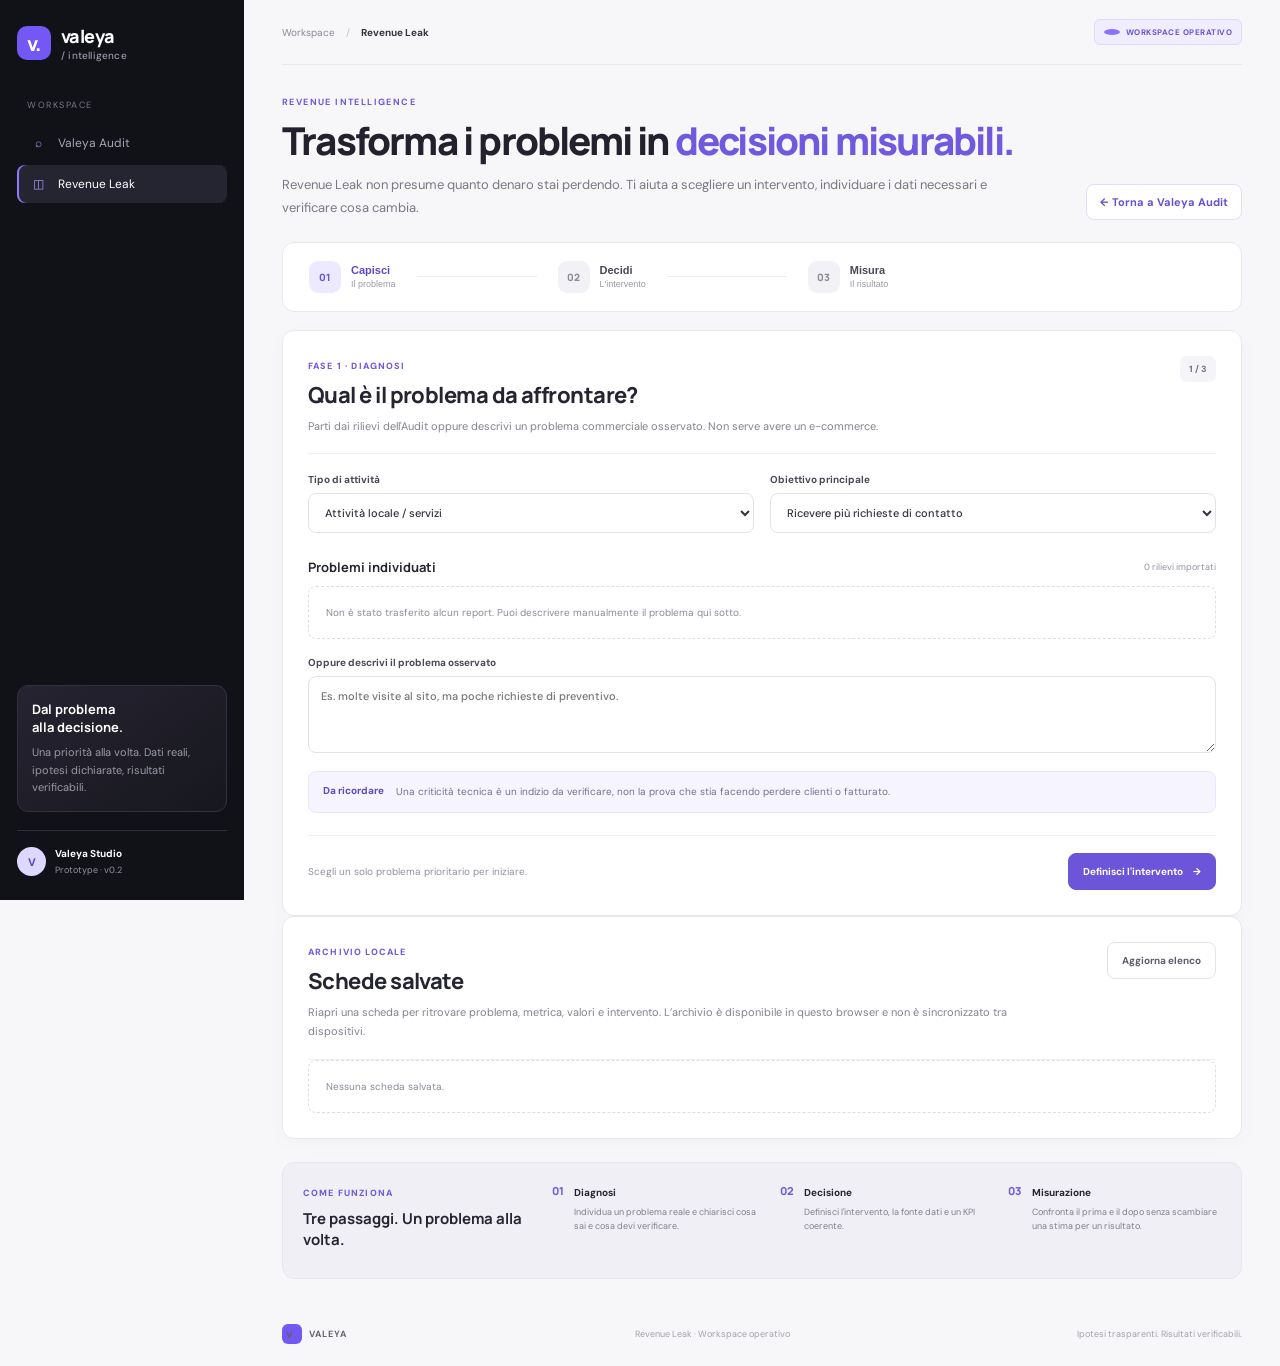
==== revenue-leak.html @ d9a7c9e9 "Add contextual measurement fields and saved-plan archive" ====
<!doctype html>
<html lang="it">
<head>
<meta charset="utf-8"><meta name="viewport" content="width=device-width,initial-scale=1"><meta name="theme-color" content="#111218">
<meta name="description" content="Valeya Revenue Leak collega criticità del sito, decisioni operative e KPI misurabili per attività locali e aziende.">
<link rel="canonical" href="https://audit.valeyastudio.it/revenue-leak.html">
<title>Revenue Leak | Valeya Intelligence</title>
<link rel="preconnect" href="https://fonts.googleapis.com"><link href="https://fonts.googleapis.com/css2?family=DM+Sans:wght@400;500;600;700&family=Manrope:wght@400;500;600;700;800&display=swap" rel="stylesheet"><link rel="stylesheet" href="./styles.css?v=0.3">
</head>
<body class="rl-clean">
<aside class="sidebar">
<a class="brand" href="https://valeyastudio.it" aria-label="Valeya Studio"><span class="mark">v.</span><span>valeya<small>/ intelligence</small></span></a>
<p class="nav-label">WORKSPACE</p>
<nav aria-label="Navigazione principale">
<a class="nav" href="https://audit.valeyastudio.it/#audit"><span class="nav-icon">⌕</span><span>Valeya Audit</span></a>
<a class="nav active" href="#workspace"><span class="nav-icon">◫</span><span>Revenue Leak</span></a>
</nav>
<div class="sidebar-bottom"><div class="side-card"><h3>Dal problema<br>alla decisione.</h3><p>Una priorità alla volta. Dati reali, ipotesi dichiarate, risultati verificabili.</p></div><div class="account"><div class="avatar">V</div><div><strong>Valeya Studio</strong><small>Prototype · v0.2</small></div></div></div>
</aside>
<main id="workspace" class="rl-main">
<header class="topbar"><span>Workspace <i>/</i> <strong>Revenue Leak</strong></span><span class="demo"><i></i> WORKSPACE OPERATIVO</span></header>
<section class="rl-hero"><div><div class="eyebrow">REVENUE INTELLIGENCE</div><h1>Trasforma i problemi in <em>decisioni misurabili.</em></h1><p>Revenue Leak non presume quanto denaro stai perdendo. Ti aiuta a scegliere un intervento, individuare i dati necessari e verificare cosa cambia.</p></div><a class="rl-audit-link" href="https://audit.valeyastudio.it/">← Torna a Valeya Audit</a></section>
<section class="rl-stepper" aria-label="Fasi del lavoro">
<button type="button" class="rl-step active" data-step="1"><span>01</span><span><strong>Capisci</strong><small>Il problema</small></span></button>
<div class="rl-step-line"></div><button type="button" class="rl-step" data-step="2"><span>02</span><span><strong>Decidi</strong><small>L'intervento</small></span></button>
<div class="rl-step-line"></div><button type="button" class="rl-step" data-step="3"><span>03</span><span><strong>Misura</strong><small>Il risultato</small></span></button>
</section>
<section id="rl-audit-source" class="rl-audit-source" hidden>
<div class="rl-source-top"><div><span class="rl-kicker">REPORT COLLEGATO</span><h2 id="rl-audit-title">Risultati da Valeya Audit</h2><p id="rl-audit-url"></p></div><button type="button" class="rl-text-button" id="rl-remove-audit">Rimuovi report</button></div>
<div id="rl-audit-scores" class="rl-audit-scores"></div>
<p class="rl-muted">I punteggi descrivono controlli tecnici. Non dimostrano da soli una perdita economica.</p>
</section>
<div class="rl-workspace">
<section class="rl-panel rl-panel-step active" data-panel="1">
<div class="rl-panel-head"><div><span class="rl-kicker">FASE 1 · DIAGNOSI</span><h2>Qual è il problema da affrontare?</h2><p>Parti dai rilievi dell'Audit oppure descrivi un problema commerciale osservato. Non serve avere un e-commerce.</p></div><span class="rl-panel-count">1 / 3</span></div>
<div class="rl-form-grid">
<label class="rl-field">Tipo di attività<select id="rl-business"><option value="local">Attività locale / servizi</option><option value="professional">Studio professionale</option><option value="b2b">Azienda B2B</option><option value="ecommerce">E-commerce</option><option value="other">Altro</option></select></label>
<label class="rl-field">Obiettivo principale<select id="rl-goal"><option value="leads">Ricevere più richieste di contatto</option><option value="calls">Ricevere più telefonate</option><option value="booking">Ottenere più prenotazioni</option><option value="quotes">Ricevere più richieste di preventivo</option><option value="sales">Aumentare gli acquisti online</option><option value="seo">Aumentare il traffico organico qualificato</option></select></label>
</div>
<div class="rl-subhead"><h3>Problemi individuati</h3><span id="rl-issue-count" class="rl-count">0 rilievi importati</span></div>
<div id="rl-issue-list" class="rl-issue-list"><div class="rl-empty">Non è stato trasferito alcun report. Puoi descrivere manualmente il problema qui sotto.</div></div>
<label class="rl-field rl-manual-field">Oppure descrivi il problema osservato<textarea id="rl-manual-issue" rows="3" placeholder="Es. molte visite al sito, ma poche richieste di preventivo."></textarea></label>
<div class="rl-note"><strong>Da ricordare</strong><span>Una criticità tecnica è un indizio da verificare, non la prova che stia facendo perdere clienti o fatturato.</span></div>
<div class="rl-actions"><span class="rl-muted">Scegli un solo problema prioritario per iniziare.</span><button type="button" class="rl-primary" id="rl-to-plan">Definisci l'intervento <span>→</span></button></div>
</section>
<section class="rl-panel rl-panel-step" data-panel="2" hidden>
<div class="rl-panel-head"><div><span class="rl-kicker">FASE 2 · DECISIONE</span><h2>Che cosa farai, concretamente?</h2><p>Collega il problema a un'azione, a una fonte dati e a una metrica utile. Le raccomandazioni sono ipotesi da validare.</p></div><span class="rl-panel-count">2 / 3</span></div>
<div id="rl-selected-problem" class="rl-selected-problem"></div>
<div class="rl-plan-grid">
<label class="rl-field">Intervento da eseguire<textarea id="rl-action" rows="3" placeholder="Es. rendere visibile il pulsante Chiama nella versione mobile."></textarea><small>Scrivi un'attività specifica che possa essere completata e verificata.</small></label>
<label class="rl-field">Dato da controllare<select id="rl-source"><option value="analytics">Analytics / visite e percorsi</option><option value="leads">Modulo contatti / richieste ricevute</option><option value="calls">Chiamate tracciate</option><option value="booking">Prenotazioni o appuntamenti</option><option value="search">Google Search Console</option><option value="crm">CRM / preventivi / nuovi clienti</option><option value="manual">Test manuale / osservazione</option><option value="sales">Ordini e ricavi</option></select><small>Usa una fonte accessibile e coerente con il problema.</small></label>
<label class="rl-field">KPI da monitorare<select id="rl-kpi"><option value="leads">Numero di richieste valide</option><option value="lead_rate">Tasso di conversione visita → richiesta</option><option value="calls">Telefonate provenienti dal sito</option><option value="bookings">Prenotazioni completate</option><option value="quotes">Preventivi richiesti</option><option value="organic">Clic organici pertinenti</option><option value="task">Completamento del percorso / task</option><option value="revenue">Ricavi attribuibili al canale</option><option value="technical">Metrica tecnica pertinente (es. LCP)</option></select></label>
<label class="rl-field">Quando controllerai il risultato?<select id="rl-window"><option value="7">Dopo 7 giorni</option><option value="14" selected>Dopo 14 giorni</option><option value="28">Dopo 28 giorni</option><option value="custom">Quando avrò raccolto dati sufficienti</option></select></label>
</div>
<div class="rl-note"><strong>Regola di qualità</strong><span>Registra il valore iniziale prima di modificare il sito. Confronta periodi comparabili e annota altri cambiamenti che potrebbero influenzare il risultato.</span></div>
<div class="rl-actions"><button type="button" class="rl-secondary" data-back="1">← Torna alla diagnosi</button><button type="button" class="rl-primary" id="rl-to-measure">Prepara la misurazione <span>→</span></button></div>
</section>
<section class="rl-panel rl-panel-step" data-panel="3" hidden>
<div class="rl-panel-head"><div><span class="rl-kicker">FASE 3 · MISURAZIONE</span><h2>Registra i dati, non le supposizioni.</h2><p>Inserisci la stessa metrica prima e dopo l'intervento. Se non hai ancora il dato, lascia il campo vuoto e rilevalo prima di procedere.</p></div><span class="rl-panel-count">3 / 3</span></div>
<div id="rl-measure-summary" class="rl-measure-summary"></div>
<div class="rl-measure-grid">
<label class="rl-field">Periodo del valore iniziale<input id="rl-before-period" type="text" placeholder="Es. 1–30 ottobre"><small>Indica il periodo esatto a cui si riferisce il dato.</small></label>
<label class="rl-field">Obiettivo numerico<input id="rl-target" type="number" step="any" placeholder="Es. 18"><small>Risultato che vuoi raggiungere, distinto dal risultato reale.</small></label>
<label class="rl-field">Valore iniziale<input id="rl-before" type="number" step="any" placeholder="Es. 12"><small id="rl-before-help">Valore della metrica prima dell'intervento.</small></label>
<label class="rl-field">Periodo del risultato osservato<input id="rl-after-period" type="text" placeholder="Es. 1–30 novembre"><small>Usa un periodo comparabile con quello iniziale.</small></label>
<label class="rl-field">Valore osservato dopo l'intervento<input id="rl-after" type="number" step="any" placeholder="Da compilare dopo il test"><small id="rl-after-help">Inserisci il dato reale, non l'obiettivo.</small></label>
<label class="rl-field">Data prevista di verifica<input id="rl-review-date" type="date"><small>Per ricordare quando tornare a misurare il risultato.</small></label>
</div>
<div class="rl-result" id="rl-result" aria-live="polite"><span class="rl-result-icon">↗</span><div><strong>Risultato non ancora disponibile</strong><p>Inserisci entrambi i valori per calcolare la variazione osservata.</p></div></div>
<label class="rl-field">Note sul risultato<textarea id="rl-notes" rows="3" placeholder="Es. nello stesso periodo è partita una campagna pubblicitaria."></textarea></label>
<div class="rl-note rl-note-warning"><strong>Attenzione all'interpretazione</strong><span>Una variazione prima/dopo non dimostra da sola che l'intervento l'abbia causata. Considera stagionalità, campagne, volume di traffico e altri fattori.</span></div>
<div class="rl-actions"><button type="button" class="rl-secondary" data-back="2">← Torna al piano</button><div class="rl-action-right"><button type="button" class="rl-secondary" id="rl-export">Esporta scheda</button><button type="button" class="rl-primary" id="rl-save">Salva scheda <span>✓</span></button></div></div>
<div id="rl-saved" class="rl-saved" hidden role="status">Scheda salvata in questo browser. È disponibile nell’elenco delle schede salvate.</div>
</section>
</div>
<section class="rl-panel rl-saved-plans" id="rl-saved-plans-panel"><div class="rl-panel-head"><div><span class="rl-kicker">ARCHIVIO LOCALE</span><h2>Schede salvate</h2><p>Riapri una scheda per ritrovare problema, metrica, valori e intervento. L’archivio è disponibile in questo browser e non è sincronizzato tra dispositivi.</p></div><button type="button" class="rl-secondary" id="rl-refresh-plans">Aggiorna elenco</button></div><div id="rl-saved-plans-list" class="rl-saved-plans-list"><div class="rl-empty">Nessuna scheda salvata.</div></div></section>
<section class="rl-bottom-info"><div><span class="rl-kicker">COME FUNZIONA</span><h2>Tre passaggi. Un problema alla volta.</h2></div><div class="rl-mini-step"><b>01</b><div><strong>Diagnosi</strong><p>Individua un problema reale e chiarisci cosa sai e cosa devi verificare.</p></div></div><div class="rl-mini-step"><b>02</b><div><strong>Decisione</strong><p>Definisci l'intervento, la fonte dati e un KPI coerente.</p></div></div><div class="rl-mini-step"><b>03</b><div><strong>Misurazione</strong><p>Confronta il prima e il dopo senza scambiare una stima per un risultato.</p></div></div></section>
<footer class="pagefoot"><strong><span class="mark">v.</span> VALEYA</strong><span>Revenue Leak · Workspace operativo</span><span>Ipotesi trasparenti. Risultati verificabili.</span></footer>
</main>
<script src="./app.js?v=0.3" defer></script>
</body></html>
---- styles.css ----
:root{--bg:#f5f5f7;--ink:#191a22;--muted:#898a96;--line:#e9e9ef;--purple:#7358f5;--font:'DM Sans',sans-serif;--display:'Manrope',sans-serif}*{box-sizing:border-box}html{scroll-behavior:smooth}body{margin:0;background:var(--bg);color:var(--ink);font:13px var(--font);-webkit-font-smoothing:antialiased}.sidebar{position:fixed;inset:0 auto 0 0;width:238px;background:#111218;color:#fff;padding:25px 16px;display:flex;flex-direction:column;z-index:2}.brand{display:flex;align-items:center;gap:10px;color:white;text-decoration:none;font:800 18px var(--display);letter-spacing:-.7px}.brand small{font:500 10px var(--font);color:#9899a7;letter-spacing:0}.mark{display:grid;place-items:center;width:31px;height:31px;background:var(--purple);border-radius:9px;font:800 19px var(--display)}.workspace{display:flex;align-items:center;gap:8px;border:1px solid #30313b;border-radius:9px;padding:12px;margin:34px 0 27px;color:#d5d5de;font-size:11px}.workspace i,.demo i{width:6px;height:6px;background:#8973ff;border-radius:50%}.workspace span{margin-left:auto;color:#888}.nav-label{font-size:9px;letter-spacing:1.5px;color:#777987;padding-left:10px}.nav{display:block;text-decoration:none;color:#a7a8b6;padding:13px 11px;border-radius:8px;margin:2px 0}.nav.active,.nav:hover{background:#252431;color:white;box-shadow:inset 2px 0 #8d7aff}.nav b{float:right;background:#393348;color:#c6baff;padding:3px 7px;border-radius:5px;font-size:9px}.sidebar-bottom{margin-top:auto}.side-card{background:linear-gradient(145deg,#252332,#181920);border:1px solid #34313f;border-radius:11px;padding:16px;margin-bottom:18px}.side-card>span{display:grid;place-items:center;background:#352c55;color:#c4b7ff;width:29px;height:29px;border-radius:8px;font-size:17px}.side-card h3{font:700 13px/1.5 var(--display)}.side-card p{color:#999aa7;font-size:10px;line-height:1.7}.account{border-top:1px solid #2e2e38;padding-top:16px;display:flex;gap:9px;align-items:center}.avatar{display:grid;place-items:center;background:#ded7ff;color:#5941c4;border-radius:50%;width:29px;height:29px;font-weight:700;font-size:11px}.account strong,.account small{display:block}.account strong{font-size:10px}.account small{font-size:9px;color:#9293a1;margin-top:4px}main{margin-left:238px;padding:0 38px;max-width:1700px}.topbar{height:67px;border-bottom:1px solid #e6e6ed;display:flex;justify-content:space-between;align-items:center;color:#888a96;font-size:10px}.topbar>span strong{color:#33343d}.topbar>span i{font-style:normal;padding:0 8px;color:#c1c2cc}.topbar>div{display:flex;align-items:center;gap:12px}.demo{display:flex;align-items:center;gap:6px;border:1px solid #e1dafb;background:#f0edff;color:#6851da;padding:7px 9px;border-radius:6px;font-size:8px;font-weight:700;letter-spacing:.5px}.hero{display:flex;justify-content:space-between;align-items:flex-end;gap:20px;padding:37px 0 26px}.eyebrow{display:flex;align-items:center;gap:8px;color:#6e57df;font-size:9px;font-weight:700;letter-spacing:1.4px}.eyebrow i{width:18px;height:2px;background:var(--purple)}h1{font:800 clamp(30px,3.2vw,43px)/1.13 var(--display);letter-spacing:-2px;margin:14px 0 10px}h1 em{font-style:normal;color:var(--purple)}.hero p{color:#7f808c;font-size:11px;line-height:1.7;margin:0}.hero button,.update{border:0;background:var(--purple);color:#fff;padding:12px 15px;border-radius:8px;font:600 10px var(--font);cursor:pointer;white-space:nowrap;transition:.2s}.hero button:hover,.update:hover{background:#5c42d9;transform:translateY(-1px)}.metrics{display:grid;grid-template-columns:repeat(4,minmax(0,1fr));gap:13px}.metric,.panel{background:white;border:1px solid var(--line);border-radius:11px}.metric{padding:16px;min-height:154px;overflow:hidden}.metric label{display:flex;justify-content:space-between;align-items:center;color:#767784;font-size:10px}.metric label span{display:grid;place-items:center;border:1px solid #eeeef2;border-radius:6px;width:25px;height:25px;color:#8673e9;font-size:14px}.metric>strong{display:block;font:700 clamp(21px,2vw,28px) var(--display);letter-spacing:-1px;margin:13px 0 10px;white-space:nowrap}.metric>small{font-size:8px;letter-spacing:.2px;color:#9b9ca7}.spark{height:25px;margin-top:10px}.spark svg{width:100%;height:100%}.spark path{fill:none;stroke:#8975ff;stroke-width:2}.bar{height:5px;background:#eeeafd;border-radius:6px;margin:17px 0 7px}.bar i{display:block;width:36%;height:100%;background:var(--purple);border-radius:6px}.metric .faint{font-size:8px;letter-spacing:0}.bars{display:flex;align-items:flex-end;gap:5px;height:28px;margin-top:14px}.bars i{flex:1;background:#d8d0ff;height:50%;border-radius:3px 3px 0 0}.bars i:nth-child(3n){height:85%;background:#a493ff}.bars i:nth-child(2n){height:65%}.featured{background:#f0edff;border-color:#e2dafb}.featured label span{background:#e4ddff;border-color:#ddd4ff}.featured>strong{color:#6149dc}.featured>p{font-size:8px;color:#7564c4;margin-top:13px}.columns{display:grid;grid-template-columns:minmax(0,1.45fr) minmax(300px,.9fr);gap:14px;margin-top:15px;align-items:stretch}.panel{padding:20px}.panel header{display:flex;justify-content:space-between;gap:12px;align-items:flex-start}.panel header>div>small,.insight small,.method>small{font-size:8px;letter-spacing:1.3px;font-weight:700;color:#898a96}.panel h2,.insight h2{font:700 16px var(--display);letter-spacing:-.4px;margin:7px 0 5px}.panel header p{/*font-size:10px;*/font-size:11px;color:#9697a2;margin:0}.count{font-size:9px;background:#f0edff;color:#6f57df;padding:6px 8px;border-radius:5px}.opportunity{display:flex;align-items:flex-start;gap:11px;border-top:1px solid #f0f0f4;padding:16px 0}.opportunity:first-of-type{margin-top:17px}.opicon{display:grid;place-items:center;flex:0 0 33px;height:33px;border-radius:8px;font-size:17px}.violet{background:#f0edff;color:#765cf3}.blue{background:#e9f4ff;color:#3985d4}.orange{background:#fff1e5;color:#dc883a}.opcopy{flex:1;min-width:0}.opcopy>strong{font-size:10px;line-height:1.7}.high{font-size:7px;letter-spacing:.3px;background:#e6f7ee;color:#20845e;padding:4px 5px;border-radius:4px;margin-left:4px;white-space:nowrap}.opcopy p{/*font-size:9px;*/font-size:11px;color:#898b97;margin:5px 0 9px;line-height:1.5}.opcopy small{font-size:8px;color:#a0a1ab}.opvalue{font:700 12px var(--display);white-space:nowrap;text-align:right;padding-top:3px}.opvalue small{display:block;font:400 9px var(--font);color:#9a9ba6;margin-top:5px}.panel>footer{border-top:1px solid #eeeef3;padding-top:12px;color:#999aa5;font-size:8px;line-height:1.6}.simicon{display:grid;place-items:center;background:#f0edff;color:#765cf3;border-radius:8px;width:29px;height:29px}.control{margin-top:22px}.control label{display:flex;justify-content:space-between;gap:8px;f/*ont-size:9px;c*/font-size:10px;olor:#777985;margin-bottom:12px}.control label b{font:700 11px var(--display);color:#24242d}input[type=range]{appearance:none;width:100%;height:4px;background:#e8e4fb;border-radius:6px;outline:none;cursor:pointer}input[type=range]::-webkit-slider-thumb{appearance:none;width:13px;height:13px;border:3px solid white;border-radius:50%;background:var(--purple);box-shadow:0 0 0 1px #b7a8ff}input[type=range]::-moz-range-thumb{width:8px;height:8px;border:3px solid white;border-radius:50%;background:var(--purple);box-shadow:0 0 0 1px #b7a8ff}.range-label{display:flex;justify-content:space-between;color:#b0b1bb;font-size:8px;margin-top:8px}.result{display:flex;justify-content:space-between;align-items:center;gap:8px;background:#f4f1ff;border:1px solid #e8e1ff;border-radius:8px;padding:13px;margin-top:23px}.result strong,.result small{display:block}.result strong{font-size:9px}.result small{/*font-size:8px;*/font-size:9px;color:#9292a0;margin-top:5px}.result>b{font:700 17px var(--display);color:#6149dc;white-space:nowrap}.update{display:flex;justify-content:space-between;align-items:center;width:100%;margin-top:11px}.update span{font-size:15px}.bottom{display:grid;grid-template-columns:minmax(0,1.45fr) minmax(300px,.9fr);gap:14px;margin-top:14px}.insight{display:flex;gap:14px;align-items:flex-start;padding:20px;background:#171720;border:1px solid #171720;color:white;border-radius:11px}.insight>span{display:grid;place-items:center;width:33px;height:33px;flex-shrink:0;border-radius:9px;background:#352c55;color:#c5b7ff;font-size:18px}.insight small{color:#ad9eff}.insight p{max-width:470px;color:#b6b6c2;/*font-size:9px;*/font-size:11px;line-height:1.8;margin:8px 0 0}.method{padding:17px 20px}.method>small{display:block;margin-bottom:8px}.method>div{display:flex;align-items:center;gap:12px;padding:8px 0;border-top:1px solid #f0f0f4}.method>div>b{font:700 10px var(--display);color:#8974f4}.method strong,.method small{display:block}.method strong{/*font-size:9px*/font-size:11px}.method div small{/*font-size:8px;*/font-size:9px;color:#9b9ca7;margin-top:3px}.pagefoot{display:flex;justify-content:space-between;align-items:center;gap:12px;padding:22px 0;color:#a0a1ab;font-size:8px}.pagefoot>strong{display:flex;align-items:center;gap:7px;color:#62636e;letter-spacing:1px}.pagefoot .mark{width:20px;height:20px;border-radius:6px;font-size:12px}@media(min-width:1450px){main{padding:0 52px}.metric{min-height:166px}.columns,.bottom{gap:17px}}@media(max-width:1100px){main{padding:0 22px}.sidebar{width:205px}main{margin-left:205px}.metrics{grid-template-columns:repeat(2,minmax(0,1fr))}.columns,.bottom{grid-template-columns:1fr}}@media(max-width:680px){.sidebar{display:none}main{margin-left:0;padding:0 14px}.topbar{height:57px}.hero{padding:28px 0 20px;align-items:flex-start;flex-direction:column}h1{font-size:35px}.hero button{align-self:flex-start}.metrics{gap:8px}.metric{padding:12px;min-height:146px}.metric>strong{font-size:23px}.columns,.bottom{gap:10px;margin-top:10px}.panel{padding:15px}.opportunity{gap:8px}.opcopy>strong{/*font-size:9px*/font-size:15px}.high{display:inline-block;margin:3px 0 0}.opvalue{font-size:10px}.pagefoot{flex-wrap:wrap;line-height:1.6}.pagefoot span:last-child{display:none}}@media(max-width:370px){.metrics{grid-template-columns:1fr}.metric{min-height:135px}.metric>strong{font-size:27px}.opportunity{flex-wrap:wrap}.opvalue{margin-left:42px;text-align:left}}

/* Contesto ricevuto da Audit Valeya */
[hidden]{display:none!important}
.audit-context{margin:22px 0 8px;padding:22px;background:#fff;border:1px solid #e4defc;border-radius:12px;box-shadow:0 8px 28px rgba(45,35,90,.04)}
.audit-context-head{display:flex;justify-content:space-between;align-items:flex-start;gap:18px}
.audit-context-head small{font-size:9px;letter-spacing:1.3px;font-weight:700;color:#6e57df}
.audit-context-head h2{font:700 19px var(--display);letter-spacing:-.4px;margin:7px 0}
.audit-context-head p{font-size:10px;color:#858692;margin:0;overflow-wrap:anywhere}
.audit-context-head button{border:1px solid #e6e6ee;background:#fff;color:#777985;border-radius:7px;padding:9px 11px;font:600 9px var(--font);cursor:pointer}
.audit-scores{display:grid;grid-template-columns:repeat(4,minmax(0,1fr));gap:10px;margin-top:18px}
.audit-score{padding:12px;background:#f8f7fc;border:1px solid #efedf6;border-radius:8px;min-width:0}
.audit-score span,.audit-score strong{display:block}.audit-score span{font-size:9px;color:#777985}.audit-score strong{font:700 19px var(--display);margin-top:7px;color:#292735}
.audit-context-detail{border-top:1px solid #eeeef3;margin-top:17px;padding-top:15px}.audit-context-detail>strong{font-size:11px}.audit-context-detail ul{padding-left:18px;margin:9px 0 0;color:#666875;font-size:10px;line-height:1.8}.audit-disclaimer{font-size:9px;line-height:1.6;color:#92939e;background:#faf9fd;padding:10px 12px;border-radius:7px;margin:15px 0 0}
@media(max-width:680px){.audit-context{padding:15px;margin-top:14px}.audit-context-head{flex-direction:column}.audit-scores{grid-template-columns:repeat(2,minmax(0,1fr))}}

/* Navigazione condivisa con Audit Valeya */
.sidebar{width:244px;padding:24px 17px}
.brand{font-size:18px;letter-spacing:-.6px}
.brand small{display:block;margin-top:1px;letter-spacing:.2px}
.mark{width:34px;height:34px;border-radius:10px;font-size:20px}
.sidebar .nav-label{margin:37px 10px 10px;padding:0}
.sidebar nav{display:block}
.sidebar .nav{display:flex;align-items:center;gap:11px;padding:11px 12px;margin:3px 0;border-radius:8px;font-size:12px}
.sidebar .nav-icon{width:18px;text-align:center;color:#a99bff}
.sidebar .side-card{margin-top:auto;background:linear-gradient(145deg,#262332,#17181e);border:1px solid #34313f;border-radius:11px;padding:14px}
.sidebar .side-card h3{margin:0;font:700 13px/1.45 var(--display)}
.sidebar .side-card p{margin:7px 0 0;font-size:11px;line-height:1.6}
.sidebar .sidebar-bottom{margin-top:auto}
.audit-context-actions{display:flex;gap:8px;align-items:center;flex-wrap:wrap;justify-content:flex-end}
.audit-open-report{border:1px solid #dcd5ff!important;background:#f0edff!important;color:#624bd8!important;border-radius:7px;padding:9px 11px;font:700 9px var(--font);cursor:pointer}
.audit-open-report:hover{background:#e7e1ff!important}
.full-audit-report{margin-top:18px;padding:18px;border:1px solid #e8e2ff;background:#fcfbff;border-radius:10px}
.full-audit-heading{display:flex;justify-content:space-between;align-items:flex-start;gap:14px}
.full-audit-heading>div>small{font-size:9px;letter-spacing:1.1px;font-weight:700;color:#6e57df}
.full-audit-heading h3{font:700 15px var(--display);margin:6px 0}
.full-audit-heading p{font-size:10px;color:#858692;overflow-wrap:anywhere;margin:0}
.full-audit-heading button{border:1px solid #e6e6ee;background:white;color:#777985;border-radius:7px;padding:8px 10px;font:600 9px var(--font);cursor:pointer}
.full-audit-scores{display:grid;grid-template-columns:repeat(4,minmax(0,1fr));gap:9px;margin:15px 0}
.full-audit-score{padding:11px;background:white;border:1px solid #efedf6;border-radius:8px;min-width:0}
.full-audit-score span,.full-audit-score strong{display:block}
.full-audit-score span{font-size:9px;color:#777985}
.full-audit-score strong{font:700 18px var(--display);margin-top:6px}
.full-audit-report h4{font-size:11px;margin:16px 0 9px}
.full-audit-issues{display:grid;gap:8px}
.full-audit-issue{padding:12px;background:white;border:1px solid #ececf2;border-radius:8px}
.full-audit-issue-heading{display:flex;justify-content:space-between;align-items:flex-start;gap:10px}
.full-audit-issue-heading strong{font-size:10px;line-height:1.5}
.full-audit-priority{font-size:8px;font-weight:800;white-space:nowrap;border-radius:5px;padding:4px 6px;background:#effaf4;color:#176d49}
.full-audit-priority.high{background:#fff0f1;color:#b72f3d}
.full-audit-priority.medium{background:#fff6e8;color:#985b08}
.full-audit-issue p{font-size:10px;line-height:1.6;color:#737582;margin:7px 0}
.full-audit-issue>small{font-size:9px;color:#898a96}
.full-audit-empty{font-size:10px;color:#777985}
@media(max-width:1100px){.sidebar{width:210px}.sidebar .nav{font-size:11px}main{margin-left:210px}}
@media(max-width:680px){.sidebar{display:flex;position:relative;width:auto;height:auto;inset:auto;padding:13px 16px;flex-direction:row;align-items:center;gap:12px}.sidebar .brand{font-size:16px}.sidebar .mark{width:30px;height:30px;font-size:18px}.sidebar .nav-label,.sidebar-bottom{display:none}.sidebar nav{display:flex;margin-left:auto;gap:2px}.sidebar .nav{padding:8px;font-size:10px;gap:5px}.sidebar .nav-icon{width:auto}.sidebar .nav span:last-child{display:none}main{margin-left:0}.audit-context-actions{justify-content:flex-start}.full-audit-heading{flex-direction:column}.full-audit-scores{grid-template-columns:repeat(2,minmax(0,1fr))}}

/* Copy and calculation explainer */
.demo-explainer{max-width:760px;margin-top:12px!important;padding:12px 14px;background:#f0edff;border:1px solid #e3dcff;border-radius:8px;color:#62549a!important}
.formula-note{margin-top:16px;padding:15px 16px;background:#faf9ff;border:1px solid #e7e1fb;border-radius:9px}
.formula-note h3{margin:0 0 9px;font:700 12px var(--display)}
.formula-note p{font-size:10px;line-height:1.7;color:#777985;margin:7px 0}
.formula-note p strong{color:#363440}

.metric small[id="revenueExplain"]{line-height:1.6;display:block;min-height:28px}.result small{display:block;max-width:330px;line-height:1.55}


/* Audit findings → actionable, measurable follow-up */
.audit-action-plan{margin-top:18px;padding-top:17px;border-top:1px solid #eeeef3}
.audit-action-plan-head{display:flex;justify-content:space-between;align-items:flex-start;gap:14px;margin-bottom:13px}
.audit-action-plan-head small{font-size:9px;letter-spacing:1.2px;font-weight:800;color:#6e57df}
.audit-action-plan-head h3{font:700 16px var(--display);margin:6px 0}
.audit-action-plan-head p{font-size:10px;line-height:1.6;color:#858692;margin:0;max-width:620px}
.action-plan-tag{flex-shrink:0;font-size:8px;font-weight:800;letter-spacing:.3px;padding:6px 8px;border-radius:6px;background:#fff6e8;color:#985b08}
.audit-action-plan-list{display:grid;grid-template-columns:repeat(2,minmax(0,1fr));gap:10px}
.audit-action-card{min-width:0;border:1px solid #eceaf3;background:#fff;border-radius:9px;padding:13px}
.audit-action-card-top{display:flex;align-items:center;justify-content:space-between;gap:8px;margin-bottom:8px}
.audit-action-number{font:800 11px var(--display);color:#7963e8}
.audit-action-priority{font-size:8px;font-weight:800;padding:4px 6px;border-radius:5px;background:#f3f2f7;color:#777985}
.audit-action-priority.high{background:#fff0f1;color:#b72f3d}
.audit-action-priority.medium{background:#fff6e8;color:#985b08}
.audit-action-card h4{font:700 12px/1.5 var(--display);margin:0 0 7px;color:#292735}
.audit-action-evidence{font-size:9px;line-height:1.6;color:#777985;margin:0 0 10px}
.audit-action-field{padding-top:9px;margin-top:8px;border-top:1px solid #f0eff5}
.audit-action-field strong,.audit-action-check strong{font-size:9px;color:#373544}
.audit-action-field p,.audit-action-check p{font-size:9px;line-height:1.6;color:#777985;margin:4px 0 0}
.audit-action-check{margin-top:10px;padding:9px;background:#f8f7fc;border-radius:6px}
.audit-action-status{display:flex;align-items:center;justify-content:space-between;gap:8px;margin-top:11px;font-size:9px;font-weight:700;color:#656575}
.audit-action-status select{max-width:58%;font:500 9px var(--font);padding:7px 8px;border:1px solid #e4e2ec;border-radius:6px;background:#fff;color:#474653}
@media(max-width:680px){.audit-action-plan-head{flex-direction:column}.audit-action-plan-list{grid-template-columns:1fr}.audit-action-status{align-items:flex-start;flex-direction:column}.audit-action-status select{max-width:100%;width:100%}}

.audit-action-measurement{margin-top:10px;padding-top:10px;border-top:1px solid #f0eff5}
.audit-action-measurement>strong{font-size:9px;color:#373544}
.audit-measurement-fields{display:grid;grid-template-columns:1fr 1fr;gap:8px;margin-top:7px}
.audit-measurement-fields label{display:block;font-size:8px;color:#777985}
.audit-measurement-fields input{box-sizing:border-box;width:100%;margin-top:5px;padding:8px;border:1px solid #e4e2ec;border-radius:6px;background:#fff;color:#373544;font:500 9px var(--font)}
.audit-action-measurement>small{display:block;margin-top:7px;font-size:8px;line-height:1.5;color:#92939e}

/* Revenue Leak 0.2: focused three-step workspace */
body.rl-clean{background:#f7f7fa;color:#252431}
.rl-clean .sidebar{position:fixed;left:0;top:0;bottom:0;display:flex;flex-direction:column}
.rl-clean .rl-main{margin-left:244px;padding:0 38px;max-width:1500px}
.rl-clean .topbar{height:65px}
.rl-hero{display:flex;justify-content:space-between;align-items:flex-end;gap:25px;padding:31px 0 22px}
.rl-hero>div{max-width:790px}.rl-hero h1{font:800 clamp(30px,3vw,42px)/1.12 var(--display);letter-spacing:-1.8px;margin:11px 0 12px;color:#22212d}
.rl-hero h1 em{font-style:normal;color:#7058df}.rl-hero p{font-size:13px;line-height:1.75;color:#777985;max-width:760px;margin:0}
.rl-audit-link{flex-shrink:0;text-decoration:none;color:#6651ce;font-size:11px;font-weight:700;padding:10px 13px;border:1px solid #e3def8;border-radius:8px;background:#fff}
.rl-stepper{display:flex;align-items:center;gap:13px;padding:13px 18px;background:#fff;border:1px solid #e9e8ef;border-radius:12px;margin-bottom:18px}
.rl-step{display:flex;align-items:center;gap:10px;padding:5px 8px;border:0;background:transparent;text-align:left;cursor:pointer;color:#8b8b98;border-radius:8px}
.rl-step>span:first-child{display:grid;place-items:center;width:32px;height:32px;border-radius:9px;background:#f2f1f6;font:800 10px var(--display)}
.rl-step strong,.rl-step small{display:block}.rl-step strong{font-size:11px;color:#4a4957}.rl-step small{font-size:9px;color:#9999a5;margin-top:3px}
.rl-step.active>span:first-child,.rl-step.done>span:first-child{background:#ede9ff;color:#6b54d9}
.rl-step.active strong{color:#5d47ca}.rl-step-line{height:1px;flex:1;background:#edecf2;max-width:120px}
.rl-audit-source{background:#fff;border:1px solid #e8e5f2;border-radius:12px;padding:18px;margin-bottom:18px}
.rl-source-top{display:flex;align-items:flex-start;justify-content:space-between;gap:12px}.rl-source-top h2{font:700 16px var(--display);margin:6px 0}.rl-source-top p{font-size:10px;color:#888895;overflow-wrap:anywhere;margin:0}
.rl-kicker{font-size:9px;letter-spacing:1.15px;font-weight:800;color:#7058df}.rl-text-button{border:1px solid #e8e7ee;border-radius:7px;padding:8px 10px;background:white;color:#747481;font-size:10px;cursor:pointer}
.rl-audit-scores{display:grid;grid-template-columns:repeat(4,minmax(0,1fr));gap:9px;margin-top:15px}.rl-score{padding:10px;background:#f8f7fb;border:1px solid #efedf5;border-radius:8px}.rl-score span,.rl-score strong{display:block}.rl-score span{font-size:9px;color:#777785}.rl-score strong{font:700 17px var(--display);margin-top:5px}
.rl-muted{font-size:10px;color:#92929e;line-height:1.6}
.rl-workspace{max-width:1100px}.rl-panel{padding:25px;background:#fff;border:1px solid #e9e8ef;border-radius:12px;box-shadow:0 5px 20px rgba(28,25,50,.025)}.rl-panel[hidden]{display:none!important}
.rl-panel-head{display:flex;justify-content:space-between;align-items:flex-start;gap:18px;padding-bottom:18px;border-bottom:1px solid #f0eff4}
.rl-panel-head h2{font:750 22px var(--display);letter-spacing:-.55px;margin:7px 0}.rl-panel-head p{font-size:11px;line-height:1.7;color:#82828f;margin:0;max-width:700px}.rl-panel-count{flex-shrink:0;border-radius:7px;background:#f5f4f9;color:#777487;padding:7px 9px;font-size:9px;font-weight:800}
.rl-form-grid,.rl-plan-grid,.rl-measure-grid{display:grid;grid-template-columns:repeat(2,minmax(0,1fr));gap:16px;margin-top:19px}
.rl-field{display:flex;flex-direction:column;gap:7px;font-size:10px;font-weight:700;color:#494856;min-width:0}
.rl-field select,.rl-field input,.rl-field textarea{width:100%;box-sizing:border-box;border:1px solid #e3e2eb;background:#fff;border-radius:8px;padding:11px 12px;font:500 11px var(--font);color:#343340;outline:none}
.rl-field select:focus,.rl-field input:focus,.rl-field textarea:focus{border-color:#9888eb;box-shadow:0 0 0 3px rgba(112,88,223,.1)}
.rl-field textarea{resize:vertical;line-height:1.6}.rl-field small{font-size:9px;font-weight:400;line-height:1.6;color:#93939f}
.rl-subhead{display:flex;align-items:center;justify-content:space-between;gap:10px;margin:25px 0 10px}.rl-subhead h3{font:700 13px var(--display);margin:0}.rl-count{font-size:9px;color:#92929e}
.rl-issue-list{display:grid;gap:8px}.rl-issue{display:flex;align-items:center;gap:11px;width:100%;padding:12px;border:1px solid #eae9f0;border-radius:9px;background:#fff;text-align:left;cursor:pointer;min-width:0}.rl-issue.selected{border-color:#9c8be9;background:#faf9ff;box-shadow:0 0 0 2px rgba(112,88,223,.07)}
.rl-issue-radio{flex-shrink:0;display:grid;place-items:center;width:20px;height:20px;border:1px solid #dcdbe6;border-radius:50%;font-size:10px;color:#fff}.rl-issue.selected .rl-issue-radio{background:#725bdf;border-color:#725bdf}
.rl-issue-copy{flex:1;min-width:0}.rl-issue-copy strong,.rl-issue-copy small{display:block}.rl-issue-copy strong{font-size:11px;line-height:1.5;color:#393846}.rl-issue-copy small{font-size:9px;line-height:1.5;color:#888895;margin-top:4px}
.rl-priority{flex-shrink:0;padding:5px 7px;border-radius:5px;background:#f3f2f7;color:#777685;font-size:8px;font-weight:800}.rl-priority.high{background:#fff0f1;color:#b72f3d}.rl-priority.medium{background:#fff6e8;color:#985b08}
.rl-empty{padding:17px;border:1px dashed #dedce8;border-radius:8px;color:#8b8a98;font-size:10px;line-height:1.7}
.rl-manual-field{margin-top:17px}.rl-note{display:flex;gap:12px;padding:12px 14px;margin-top:18px;border-radius:8px;background:#f6f4ff;border:1px solid #ebe6ff}.rl-note strong{flex-shrink:0;font-size:10px;color:#5e49bf}.rl-note span{font-size:10px;line-height:1.65;color:#77718f}.rl-note-warning{background:#fff9ef;border-color:#f5e9d2}.rl-note-warning strong{color:#98611b}.rl-note-warning span{color:#88785e}
.rl-actions{display:flex;justify-content:space-between;align-items:center;gap:12px;margin-top:22px;padding-top:17px;border-top:1px solid #f0eff4}.rl-primary,.rl-secondary{display:inline-flex;align-items:center;justify-content:center;gap:10px;border-radius:8px;padding:11px 14px;font:700 10px var(--font);cursor:pointer}.rl-primary{border:1px solid #6c55d9;background:#6c55d9;color:#fff}.rl-primary:hover{background:#5c46c5}.rl-secondary{border:1px solid #e4e3eb;background:#fff;color:#5e5d6b}.rl-selected-problem{display:flex;flex-direction:column;gap:7px;padding:14px;margin-top:17px;border:1px solid #e8e3fc;border-radius:9px;background:#faf9ff}.rl-selected-problem strong{font:700 13px/1.5 var(--display);color:#343240}.rl-selected-problem p{font-size:10px;color:#82818f;margin:0}
.rl-measure-summary{display:grid;grid-template-columns:1.2fr 1fr 1fr;gap:9px;margin-top:17px}.rl-measure-summary>div{min-width:0;padding:12px;border:1px solid #ecebf2;border-radius:8px;background:#fafafd}.rl-measure-summary span,.rl-measure-summary strong{display:block}.rl-measure-summary span{font-size:9px;color:#8c8b99}.rl-measure-summary strong{font-size:10px;line-height:1.6;margin-top:6px;overflow-wrap:anywhere}
.rl-measure-grid{margin-top:17px}.rl-result{display:flex;gap:12px;align-items:flex-start;margin-top:17px;padding:15px;border:1px solid #e8e7ef;border-radius:9px;background:#fafafd}.rl-result-icon{display:grid;place-items:center;flex-shrink:0;width:31px;height:31px;border-radius:8px;background:#efedf7;color:#716c87}.rl-result strong{display:block;font:700 12px var(--display);color:#41404e}.rl-result p{font-size:10px;line-height:1.6;color:#8b8a97;margin:5px 0 0}.rl-result.has-value{background:#f1faf5;border-color:#d8eee2}.rl-result.has-value .rl-result-icon{background:#dff4e8;color:#26764c}.rl-result.negative{background:#fff5f4;border-color:#f5dedb}.rl-result.negative .rl-result-icon{background:#fbe3e0;color:#ae443b}
.rl-action-right{display:flex;gap:8px}.rl-saved{font-size:10px;color:#26764c;margin-top:12px}
.rl-bottom-info{display:grid;grid-template-columns:1.1fr 1fr 1fr 1fr;gap:15px;align-items:start;margin:23px 0;padding:20px;background:#f0eff5;border:1px solid #e8e7ef;border-radius:12px}.rl-bottom-info h2{font:700 15px/1.4 var(--display);margin:8px 0}.rl-mini-step{display:flex;gap:10px}.rl-mini-step>b{font:800 11px var(--display);color:#735cde}.rl-mini-step strong{font-size:10px}.rl-mini-step p{font-size:9px;line-height:1.6;color:#7f7f8d;margin:5px 0 0}
.rl-clean .pagefoot{font-size:9px}
@media(max-width:1100px){.rl-clean .rl-main{padding:0 22px}.rl-clean .sidebar{width:210px}.rl-clean .rl-main{margin-left:210px}.rl-bottom-info{grid-template-columns:repeat(2,minmax(0,1fr))}}
@media(max-width:680px){.rl-clean .sidebar{position:relative;width:auto;height:auto;inset:auto;padding:13px 16px;flex-direction:row;align-items:center;gap:12px}.rl-clean .sidebar .nav-label,.rl-clean .sidebar-bottom{display:none}.rl-clean .sidebar nav{display:flex;margin-left:auto;gap:2px}.rl-clean .sidebar .nav{padding:8px;font-size:10px;gap:5px}.rl-clean .sidebar .nav span:last-child{display:none}.rl-clean .rl-main{margin-left:0;padding:0 13px}.rl-hero{align-items:flex-start;flex-direction:column;padding:23px 0 17px}.rl-hero h1{font-size:32px}.rl-stepper{gap:5px;padding:10px 6px}.rl-step{gap:6px;padding:4px}.rl-step>span:first-child{width:27px;height:27px}.rl-step small{font-size:8px}.rl-step strong{font-size:9px}.rl-step-line{min-width:6px}.rl-panel{padding:16px}.rl-panel-head h2{font-size:19px}.rl-form-grid,.rl-plan-grid,.rl-measure-grid{grid-template-columns:1fr}.rl-audit-scores{grid-template-columns:repeat(2,minmax(0,1fr))}.rl-issue{align-items:flex-start}.rl-priority{font-size:7px}.rl-actions{align-items:stretch;flex-direction:column}.rl-actions>.rl-muted{display:none}.rl-actions>.rl-primary,.rl-actions>.rl-secondary{width:100%}.rl-action-right{width:100%}.rl-action-right button{flex:1}.rl-measure-summary{grid-template-columns:1fr}.rl-bottom-info{grid-template-columns:1fr}.rl-source-top{align-items:flex-start}.rl-clean .pagefoot{align-items:flex-start;flex-direction:column;gap:8px}}
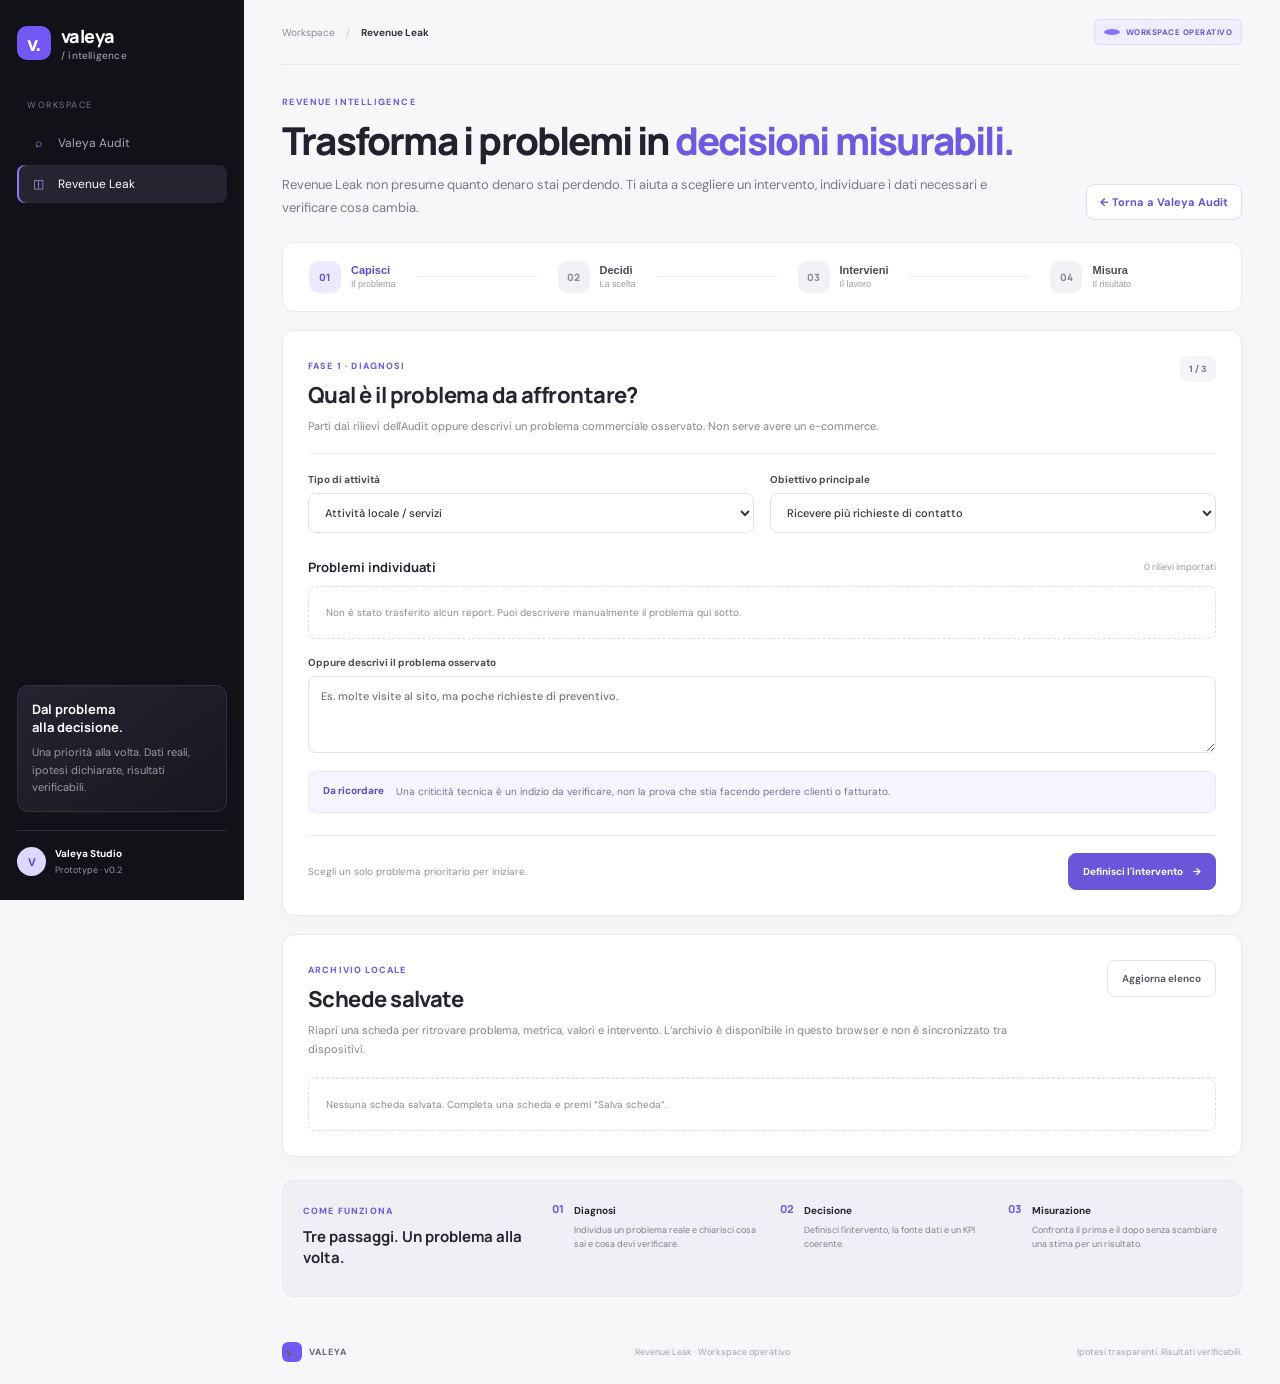
==== commit 88c69f4f: "Add four-phase intervention workflow" ====
--- a/revenue-leak.html
+++ b/revenue-leak.html
@@ -5,7 +5,7 @@
 <meta name="description" content="Valeya Revenue Leak collega criticità del sito, decisioni operative e KPI misurabili per attività locali e aziende.">
 <link rel="canonical" href="https://audit.valeyastudio.it/revenue-leak.html">
 <title>Revenue Leak | Valeya Intelligence</title>
-<link rel="preconnect" href="https://fonts.googleapis.com"><link href="https://fonts.googleapis.com/css2?family=DM+Sans:wght@400;500;600;700&family=Manrope:wght@400;500;600;700;800&display=swap" rel="stylesheet"><link rel="stylesheet" href="./styles.css?v=0.3">
+<link rel="preconnect" href="https://fonts.googleapis.com"><link href="https://fonts.googleapis.com/css2?family=DM+Sans:wght@400;500;600;700&family=Manrope:wght@400;500;600;700;800&display=swap" rel="stylesheet"><link rel="stylesheet" href="./styles.css?v=0.4">
 </head>
 <body class="rl-clean">
 <aside class="sidebar">
@@ -22,8 +22,9 @@
 <section class="rl-hero"><div><div class="eyebrow">REVENUE INTELLIGENCE</div><h1>Trasforma i problemi in <em>decisioni misurabili.</em></h1><p>Revenue Leak non presume quanto denaro stai perdendo. Ti aiuta a scegliere un intervento, individuare i dati necessari e verificare cosa cambia.</p></div><a class="rl-audit-link" href="https://audit.valeyastudio.it/">← Torna a Valeya Audit</a></section>
 <section class="rl-stepper" aria-label="Fasi del lavoro">
 <button type="button" class="rl-step active" data-step="1"><span>01</span><span><strong>Capisci</strong><small>Il problema</small></span></button>
-<div class="rl-step-line"></div><button type="button" class="rl-step" data-step="2"><span>02</span><span><strong>Decidi</strong><small>L'intervento</small></span></button>
-<div class="rl-step-line"></div><button type="button" class="rl-step" data-step="3"><span>03</span><span><strong>Misura</strong><small>Il risultato</small></span></button>
+<div class="rl-step-line"></div><button type="button" class="rl-step" data-step="2"><span>02</span><span><strong>Decidi</strong><small>La scelta</small></span></button>
+<div class="rl-step-line"></div><button type="button" class="rl-step" data-step="3"><span>03</span><span><strong>Intervieni</strong><small>Il lavoro</small></span></button>
+<div class="rl-step-line"></div><button type="button" class="rl-step" data-step="4"><span>04</span><span><strong>Misura</strong><small>Il risultato</small></span></button>
 </section>
 <section id="rl-audit-source" class="rl-audit-source" hidden>
 <div class="rl-source-top"><div><span class="rl-kicker">REPORT COLLEGATO</span><h2 id="rl-audit-title">Risultati da Valeya Audit</h2><p id="rl-audit-url"></p></div><button type="button" class="rl-text-button" id="rl-remove-audit">Rimuovi report</button></div>
@@ -56,7 +57,19 @@
 <div class="rl-actions"><button type="button" class="rl-secondary" data-back="1">← Torna alla diagnosi</button><button type="button" class="rl-primary" id="rl-to-measure">Prepara la misurazione <span>→</span></button></div>
 </section>
 <section class="rl-panel rl-panel-step" data-panel="3" hidden>
-<div class="rl-panel-head"><div><span class="rl-kicker">FASE 3 · MISURAZIONE</span><h2>Registra i dati, non le supposizioni.</h2><p>Inserisci la stessa metrica prima e dopo l'intervento. Se non hai ancora il dato, lascia il campo vuoto e rilevalo prima di procedere.</p></div><span class="rl-panel-count">3 / 3</span></div>
+<div class="rl-panel-head"><div><span class="rl-kicker">FASE 3 · INTERVENTO</span><h2>Registra il lavoro svolto.</h2><p>Lo stato descrive l'avanzamento del lavoro, non il suo effetto sui risultati. Un intervento implementato non è automaticamente efficace.</p></div><span class="rl-panel-count">3 / 4</span></div>
+<div class="rl-plan-grid">
+<label class="rl-field">Stato dell'intervento<select id="rl-intervention-status"><option value="da-pianificare">Da pianificare</option><option value="pianificato">Pianificato</option><option value="in-corso">In corso</option><option value="implementato">Implementato</option><option value="in-attesa-verifica">In attesa della verifica</option><option value="verificato">Verificato</option><option value="da-rivedere">Da rivedere</option><option value="archiviato">Archiviato</option></select></label>
+<label class="rl-field">Responsabile<input id="rl-owner" type="text" placeholder="Persona responsabile (facoltativo)"></label>
+<label class="rl-field">Data prevista di completamento<input id="rl-planned-date" type="date"></label>
+<label class="rl-field">Data di implementazione<input id="rl-implemented-date" type="date"><small>Compila quando il lavoro è stato effettivamente completato.</small></label>
+<label class="rl-field" style="grid-column:1/-1">Modifiche realizzate e note<textarea id="rl-work-notes" rows="4" placeholder="Che cosa è stato modificato? Come è stato verificato il completamento?"></textarea></label>
+</div>
+<div class="rl-note"><strong>Separazione necessaria</strong><span>“Implementato” descrive il lavoro completato. Il risultato si giudica soltanto nella fase di misurazione, con dati osservati.</span></div>
+<div class="rl-actions"><button type="button" class="rl-secondary" data-back="2">← Torna alla decisione</button><button type="button" class="rl-primary" id="rl-to-measurement">Vai alla misurazione <span>→</span></button></div>
+</section>
+<section class="rl-panel rl-panel-step" data-panel="4" hidden>
+<div class="rl-panel-head"><div><span class="rl-kicker">FASE 4 · MISURAZIONE</span><h2>Registra i dati, non le supposizioni.</h2><p>Inserisci la stessa metrica prima e dopo l'intervento. Se non hai ancora il dato, lascia il campo vuoto e rilevalo prima di procedere.</p></div><span class="rl-panel-count">4 / 4</span></div>
 <div id="rl-measure-summary" class="rl-measure-summary"></div>
 <div class="rl-measure-grid">
 <label class="rl-field">Periodo del valore iniziale<input id="rl-before-period" type="text" placeholder="Es. 1–30 ottobre"><small>Indica il periodo esatto a cui si riferisce il dato.</small></label>
@@ -69,7 +82,7 @@
 <div class="rl-result" id="rl-result" aria-live="polite"><span class="rl-result-icon">↗</span><div><strong>Risultato non ancora disponibile</strong><p>Inserisci entrambi i valori per calcolare la variazione osservata.</p></div></div>
 <label class="rl-field">Note sul risultato<textarea id="rl-notes" rows="3" placeholder="Es. nello stesso periodo è partita una campagna pubblicitaria."></textarea></label>
 <div class="rl-note rl-note-warning"><strong>Attenzione all'interpretazione</strong><span>Una variazione prima/dopo non dimostra da sola che l'intervento l'abbia causata. Considera stagionalità, campagne, volume di traffico e altri fattori.</span></div>
-<div class="rl-actions"><button type="button" class="rl-secondary" data-back="2">← Torna al piano</button><div class="rl-action-right"><button type="button" class="rl-secondary" id="rl-export">Esporta scheda</button><button type="button" class="rl-primary" id="rl-save">Salva scheda <span>✓</span></button></div></div>
+<div class="rl-actions"><button type="button" class="rl-secondary" data-back="3">← Torna all’intervento</button><div class="rl-action-right"><button type="button" class="rl-secondary" id="rl-export">Esporta scheda</button><button type="button" class="rl-primary" id="rl-save">Salva scheda <span>✓</span></button></div></div>
 <div id="rl-saved" class="rl-saved" hidden role="status">Scheda salvata in questo browser. È disponibile nell’elenco delle schede salvate.</div>
 </section>
 </div>
@@ -77,5 +90,5 @@
 <section class="rl-bottom-info"><div><span class="rl-kicker">COME FUNZIONA</span><h2>Tre passaggi. Un problema alla volta.</h2></div><div class="rl-mini-step"><b>01</b><div><strong>Diagnosi</strong><p>Individua un problema reale e chiarisci cosa sai e cosa devi verificare.</p></div></div><div class="rl-mini-step"><b>02</b><div><strong>Decisione</strong><p>Definisci l'intervento, la fonte dati e un KPI coerente.</p></div></div><div class="rl-mini-step"><b>03</b><div><strong>Misurazione</strong><p>Confronta il prima e il dopo senza scambiare una stima per un risultato.</p></div></div></section>
 <footer class="pagefoot"><strong><span class="mark">v.</span> VALEYA</strong><span>Revenue Leak · Workspace operativo</span><span>Ipotesi trasparenti. Risultati verificabili.</span></footer>
 </main>
-<script src="./app.js?v=0.3" defer></script>
+<script src="./app.js?v=0.4" defer></script>
 </body></html>
--- a/styles.css
+++ b/styles.css
@@ -139,3 +139,7 @@
 .rl-clean .pagefoot{font-size:9px}
 @media(max-width:1100px){.rl-clean .rl-main{padding:0 22px}.rl-clean .sidebar{width:210px}.rl-clean .rl-main{margin-left:210px}.rl-bottom-info{grid-template-columns:repeat(2,minmax(0,1fr))}}
 @media(max-width:680px){.rl-clean .sidebar{position:relative;width:auto;height:auto;inset:auto;padding:13px 16px;flex-direction:row;align-items:center;gap:12px}.rl-clean .sidebar .nav-label,.rl-clean .sidebar-bottom{display:none}.rl-clean .sidebar nav{display:flex;margin-left:auto;gap:2px}.rl-clean .sidebar .nav{padding:8px;font-size:10px;gap:5px}.rl-clean .sidebar .nav span:last-child{display:none}.rl-clean .rl-main{margin-left:0;padding:0 13px}.rl-hero{align-items:flex-start;flex-direction:column;padding:23px 0 17px}.rl-hero h1{font-size:32px}.rl-stepper{gap:5px;padding:10px 6px}.rl-step{gap:6px;padding:4px}.rl-step>span:first-child{width:27px;height:27px}.rl-step small{font-size:8px}.rl-step strong{font-size:9px}.rl-step-line{min-width:6px}.rl-panel{padding:16px}.rl-panel-head h2{font-size:19px}.rl-form-grid,.rl-plan-grid,.rl-measure-grid{grid-template-columns:1fr}.rl-audit-scores{grid-template-columns:repeat(2,minmax(0,1fr))}.rl-issue{align-items:flex-start}.rl-priority{font-size:7px}.rl-actions{align-items:stretch;flex-direction:column}.rl-actions>.rl-muted{display:none}.rl-actions>.rl-primary,.rl-actions>.rl-secondary{width:100%}.rl-action-right{width:100%}.rl-action-right button{flex:1}.rl-measure-summary{grid-template-columns:1fr}.rl-bottom-info{grid-template-columns:1fr}.rl-source-top{align-items:flex-start}.rl-clean .pagefoot{align-items:flex-start;flex-direction:column;gap:8px}}
+
+/* Revenue Leak v0.3: archivio locale delle schede */
+.rl-saved-plans{margin-top:18px}.rl-saved-plans-list{display:grid;gap:10px}.rl-saved-plan{display:flex;align-items:center;justify-content:space-between;gap:14px;padding:14px;border:1px solid #30313e;background:#191a24;border-radius:10px}.rl-saved-plan>div:first-child{min-width:0}.rl-saved-plan strong{display:block;overflow-wrap:anywhere}.rl-saved-plan p{margin:5px 0;color:#b7b8c5;font-size:12px}.rl-saved-plan small{color:#8f90a1;font-size:10px}.rl-saved-plan-actions{display:flex;gap:8px;flex:none}.rl-measure-summary{display:grid;grid-template-columns:repeat(2,minmax(0,1fr));gap:10px}.rl-measure-summary>div{min-width:0}.rl-measure-summary strong{overflow-wrap:anywhere}.rl-issue{align-items:flex-start}.rl-issue-copy{min-width:0}.rl-issue-copy small{display:block;margin-top:4px;color:#999bad;font-size:10px;line-height:1.5}
+@media(max-width:650px){.rl-saved-plan{align-items:flex-start;flex-direction:column}.rl-saved-plan-actions{width:100%;flex-wrap:wrap}.rl-measure-summary{grid-template-columns:1fr}}
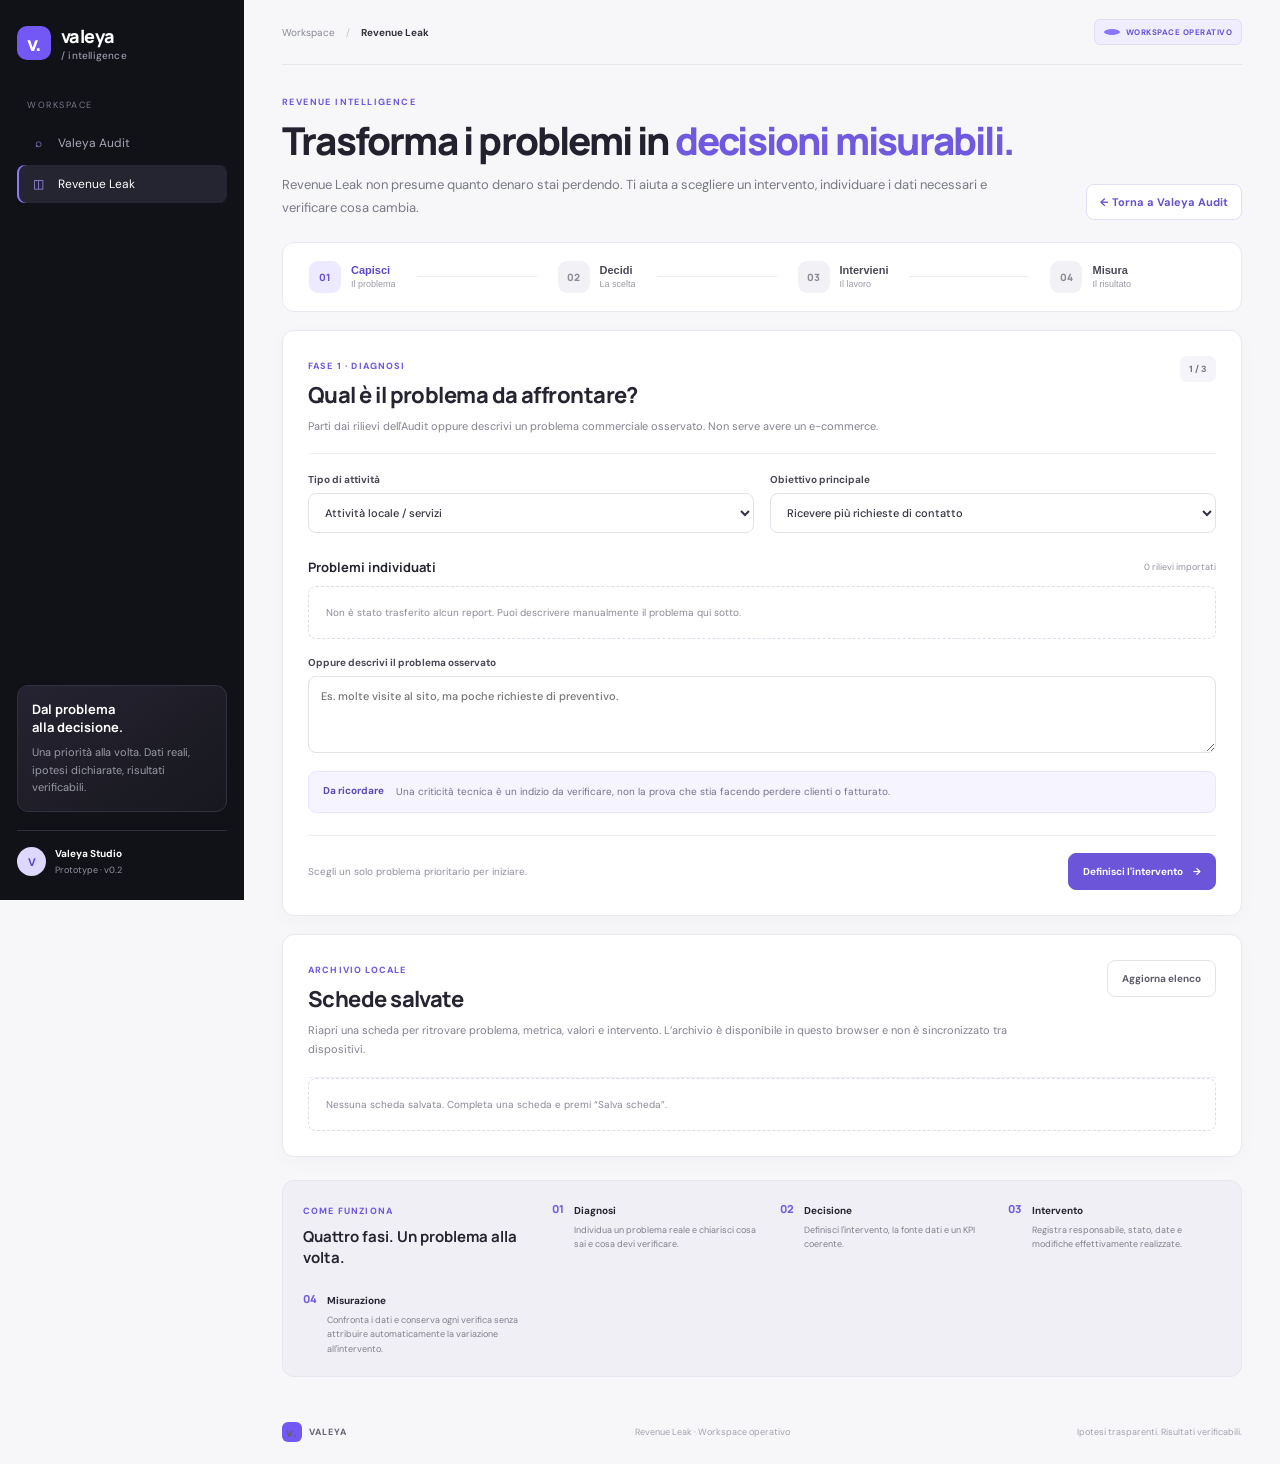
==== commit ccf333f2: "Align product explanation with four operational phases" ====
--- a/revenue-leak.html
+++ b/revenue-leak.html
@@ -51,10 +51,12 @@
 <label class="rl-field">Intervento da eseguire<textarea id="rl-action" rows="3" placeholder="Es. rendere visibile il pulsante Chiama nella versione mobile."></textarea><small>Scrivi un'attività specifica che possa essere completata e verificata.</small></label>
 <label class="rl-field">Dato da controllare<select id="rl-source"><option value="analytics">Analytics / visite e percorsi</option><option value="leads">Modulo contatti / richieste ricevute</option><option value="calls">Chiamate tracciate</option><option value="booking">Prenotazioni o appuntamenti</option><option value="search">Google Search Console</option><option value="crm">CRM / preventivi / nuovi clienti</option><option value="manual">Test manuale / osservazione</option><option value="sales">Ordini e ricavi</option></select><small>Usa una fonte accessibile e coerente con il problema.</small></label>
 <label class="rl-field">KPI da monitorare<select id="rl-kpi"><option value="leads">Numero di richieste valide</option><option value="lead_rate">Tasso di conversione visita → richiesta</option><option value="calls">Telefonate provenienti dal sito</option><option value="bookings">Prenotazioni completate</option><option value="quotes">Preventivi richiesti</option><option value="organic">Clic organici pertinenti</option><option value="task">Completamento del percorso / task</option><option value="revenue">Ricavi attribuibili al canale</option><option value="technical">Metrica tecnica pertinente (es. LCP)</option></select></label>
+<label class="rl-field">Direzione del miglioramento<select id="rl-kpi-direction"><option value="increase">Aumento = miglioramento</option><option value="decrease">Diminuzione = miglioramento</option></select><small>Per esempio, più prenotazioni oppure meno millisecondi di caricamento.</small></label>
+<label class="rl-field">Unità di misura<input id="rl-kpi-unit" type="text" placeholder="Es. prenotazioni, %, ms"></label>
 <label class="rl-field">Quando controllerai il risultato?<select id="rl-window"><option value="7">Dopo 7 giorni</option><option value="14" selected>Dopo 14 giorni</option><option value="28">Dopo 28 giorni</option><option value="custom">Quando avrò raccolto dati sufficienti</option></select></label>
 </div>
 <div class="rl-note"><strong>Regola di qualità</strong><span>Registra il valore iniziale prima di modificare il sito. Confronta periodi comparabili e annota altri cambiamenti che potrebbero influenzare il risultato.</span></div>
-<div class="rl-actions"><button type="button" class="rl-secondary" data-back="1">← Torna alla diagnosi</button><button type="button" class="rl-primary" id="rl-to-measure">Prepara la misurazione <span>→</span></button></div>
+<div class="rl-actions"><button type="button" class="rl-secondary" data-back="1">← Torna alla diagnosi</button><button type="button" class="rl-primary" id="rl-to-measure">Definisci il lavoro <span>→</span></button></div>
 </section>
 <section class="rl-panel rl-panel-step" data-panel="3" hidden>
 <div class="rl-panel-head"><div><span class="rl-kicker">FASE 3 · INTERVENTO</span><h2>Registra il lavoro svolto.</h2><p>Lo stato descrive l'avanzamento del lavoro, non il suo effetto sui risultati. Un intervento implementato non è automaticamente efficace.</p></div><span class="rl-panel-count">3 / 4</span></div>
@@ -80,6 +82,7 @@
 <label class="rl-field">Data prevista di verifica<input id="rl-review-date" type="date"><small>Per ricordare quando tornare a misurare il risultato.</small></label>
 </div>
 <div class="rl-result" id="rl-result" aria-live="polite"><span class="rl-result-icon">↗</span><div><strong>Risultato non ancora disponibile</strong><p>Inserisci entrambi i valori per calcolare la variazione osservata.</p></div></div>
+<div class="rl-measure-history"><div class="rl-subhead"><h3>Storico delle misurazioni</h3><span class="rl-count">Le registrazioni precedenti restano disponibili</span></div><div id="rl-measurements-history" class="rl-saved-plans-list"><div class="rl-empty">Nessuna misurazione registrata.</div></div></div>
 <label class="rl-field">Note sul risultato<textarea id="rl-notes" rows="3" placeholder="Es. nello stesso periodo è partita una campagna pubblicitaria."></textarea></label>
 <div class="rl-note rl-note-warning"><strong>Attenzione all'interpretazione</strong><span>Una variazione prima/dopo non dimostra da sola che l'intervento l'abbia causata. Considera stagionalità, campagne, volume di traffico e altri fattori.</span></div>
 <div class="rl-actions"><button type="button" class="rl-secondary" data-back="3">← Torna all’intervento</button><div class="rl-action-right"><button type="button" class="rl-secondary" id="rl-export">Esporta scheda</button><button type="button" class="rl-primary" id="rl-save">Salva scheda <span>✓</span></button></div></div>
@@ -87,7 +90,7 @@
 </section>
 </div>
 <section class="rl-panel rl-saved-plans" id="rl-saved-plans-panel"><div class="rl-panel-head"><div><span class="rl-kicker">ARCHIVIO LOCALE</span><h2>Schede salvate</h2><p>Riapri una scheda per ritrovare problema, metrica, valori e intervento. L’archivio è disponibile in questo browser e non è sincronizzato tra dispositivi.</p></div><button type="button" class="rl-secondary" id="rl-refresh-plans">Aggiorna elenco</button></div><div id="rl-saved-plans-list" class="rl-saved-plans-list"><div class="rl-empty">Nessuna scheda salvata.</div></div></section>
-<section class="rl-bottom-info"><div><span class="rl-kicker">COME FUNZIONA</span><h2>Tre passaggi. Un problema alla volta.</h2></div><div class="rl-mini-step"><b>01</b><div><strong>Diagnosi</strong><p>Individua un problema reale e chiarisci cosa sai e cosa devi verificare.</p></div></div><div class="rl-mini-step"><b>02</b><div><strong>Decisione</strong><p>Definisci l'intervento, la fonte dati e un KPI coerente.</p></div></div><div class="rl-mini-step"><b>03</b><div><strong>Misurazione</strong><p>Confronta il prima e il dopo senza scambiare una stima per un risultato.</p></div></div></section>
+<section class="rl-bottom-info"><div><span class="rl-kicker">COME FUNZIONA</span><h2>Quattro fasi. Un problema alla volta.</h2></div><div class="rl-mini-step"><b>01</b><div><strong>Diagnosi</strong><p>Individua un problema reale e chiarisci cosa sai e cosa devi verificare.</p></div></div><div class="rl-mini-step"><b>02</b><div><strong>Decisione</strong><p>Definisci l'intervento, la fonte dati e un KPI coerente.</p></div></div><div class="rl-mini-step"><b>03</b><div><strong>Intervento</strong><p>Registra responsabile, stato, date e modifiche effettivamente realizzate.</p></div></div><div class="rl-mini-step"><b>04</b><div><strong>Misurazione</strong><p>Confronta i dati e conserva ogni verifica senza attribuire automaticamente la variazione all'intervento.</p></div></div></section>
 <footer class="pagefoot"><strong><span class="mark">v.</span> VALEYA</strong><span>Revenue Leak · Workspace operativo</span><span>Ipotesi trasparenti. Risultati verificabili.</span></footer>
 </main>
 <script src="./app.js?v=0.4" defer></script>
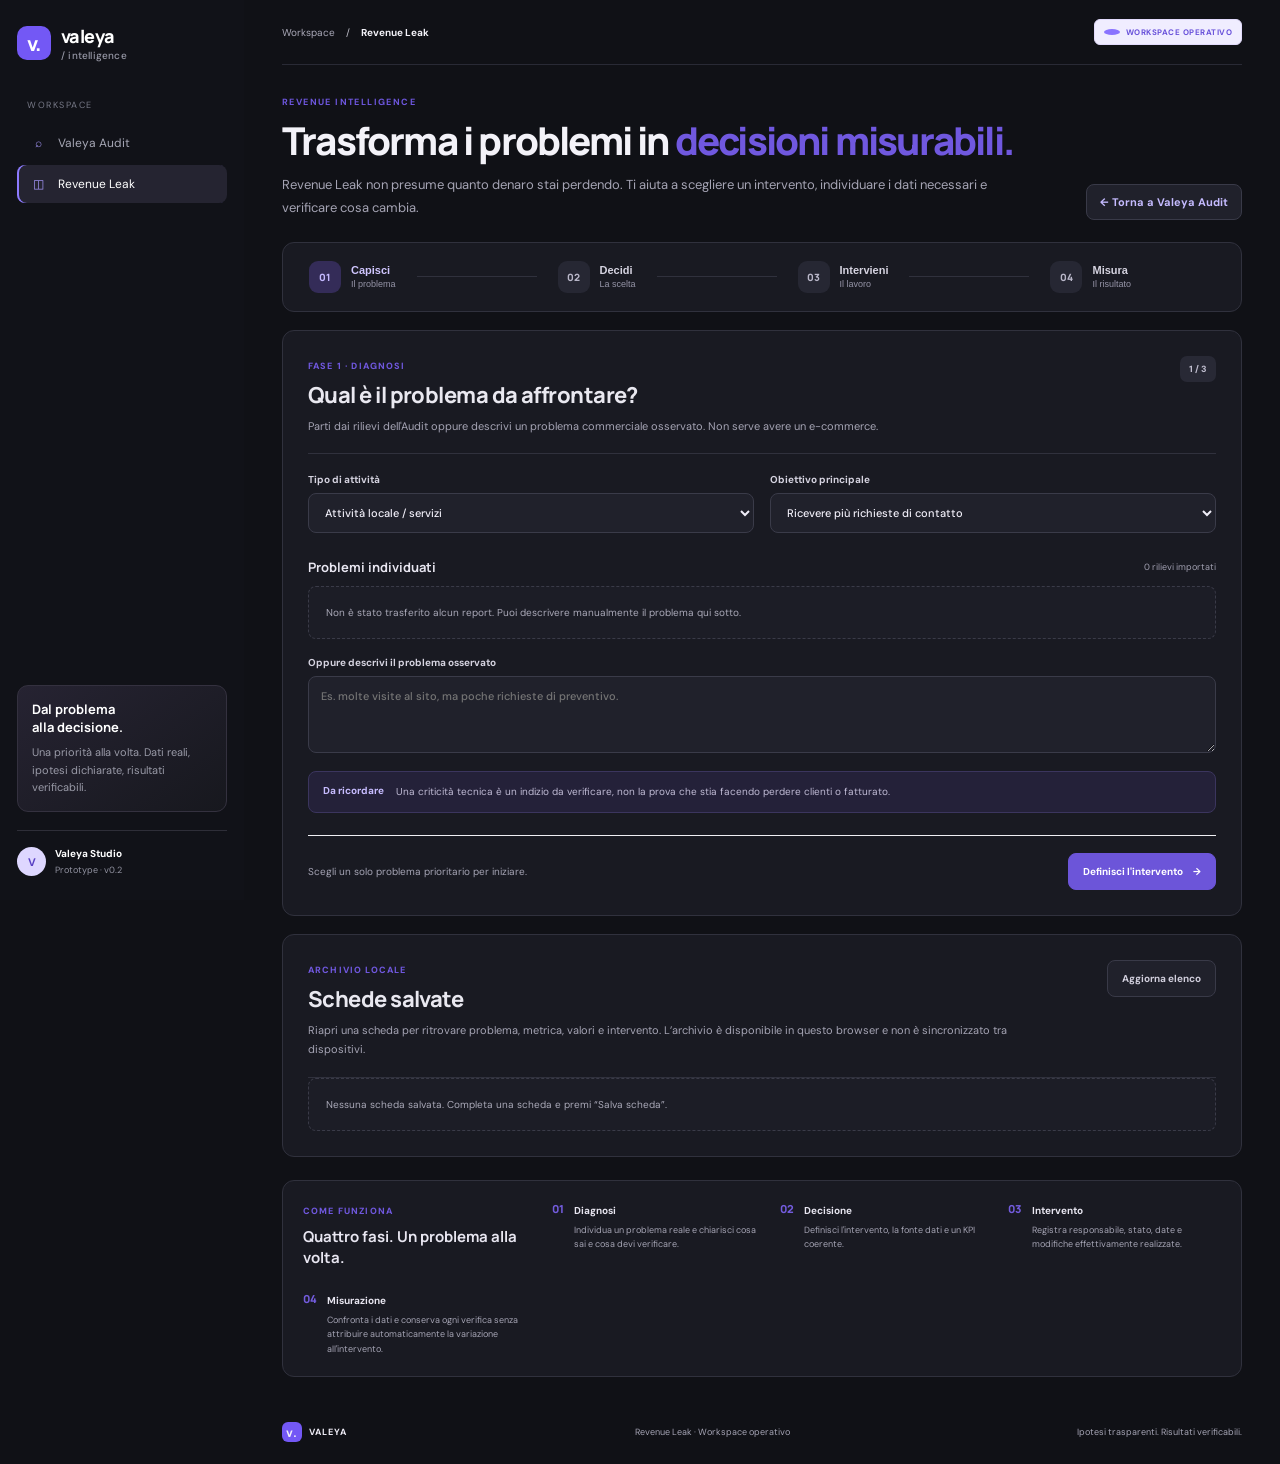
==== commit 756f63bd: "Add structured measurement period dates" ====
--- a/revenue-leak.html
+++ b/revenue-leak.html
@@ -74,10 +74,14 @@
 <div class="rl-panel-head"><div><span class="rl-kicker">FASE 4 · MISURAZIONE</span><h2>Registra i dati, non le supposizioni.</h2><p>Inserisci la stessa metrica prima e dopo l'intervento. Se non hai ancora il dato, lascia il campo vuoto e rilevalo prima di procedere.</p></div><span class="rl-panel-count">4 / 4</span></div>
 <div id="rl-measure-summary" class="rl-measure-summary"></div>
 <div class="rl-measure-grid">
-<label class="rl-field">Periodo del valore iniziale<input id="rl-before-period" type="text" placeholder="Es. 1–30 ottobre"><small>Indica il periodo esatto a cui si riferisce il dato.</small></label>
+<label class="rl-field">Descrizione del periodo iniziale (facoltativa)<input id="rl-before-period" type="text" placeholder="Es. periodo promozionale di ottobre"><small>Le date strutturate qui sotto sono preferibili.</small></label>
 <label class="rl-field">Obiettivo numerico<input id="rl-target" type="number" step="any" placeholder="Es. 18"><small>Risultato che vuoi raggiungere, distinto dal risultato reale.</small></label>
+<label class="rl-field">Inizio periodo iniziale<input id="rl-before-start" type="date"></label>
+<label class="rl-field">Fine periodo iniziale<input id="rl-before-end" type="date"></label>
+<label class="rl-field">Inizio periodo successivo<input id="rl-after-start" type="date"></label>
+<label class="rl-field">Fine periodo successivo<input id="rl-after-end" type="date"></label>
 <label class="rl-field">Valore iniziale<input id="rl-before" type="number" step="any" placeholder="Es. 12"><small id="rl-before-help">Valore della metrica prima dell'intervento.</small></label>
-<label class="rl-field">Periodo del risultato osservato<input id="rl-after-period" type="text" placeholder="Es. 1–30 novembre"><small>Usa un periodo comparabile con quello iniziale.</small></label>
+<label class="rl-field">Descrizione del periodo successivo (facoltativa)<input id="rl-after-period" type="text" placeholder="Es. periodo successivo alla modifica"><small>Le date strutturate qui sotto sono preferibili.</small></label>
 <label class="rl-field">Valore osservato dopo l'intervento<input id="rl-after" type="number" step="any" placeholder="Da compilare dopo il test"><small id="rl-after-help">Inserisci il dato reale, non l'obiettivo.</small></label>
 <label class="rl-field">Data prevista di verifica<input id="rl-review-date" type="date"><small>Per ricordare quando tornare a misurare il risultato.</small></label>
 </div>
--- a/styles.css
+++ b/styles.css
@@ -143,3 +143,57 @@
 /* Revenue Leak v0.3: archivio locale delle schede */
 .rl-saved-plans{margin-top:18px}.rl-saved-plans-list{display:grid;gap:10px}.rl-saved-plan{display:flex;align-items:center;justify-content:space-between;gap:14px;padding:14px;border:1px solid #30313e;background:#191a24;border-radius:10px}.rl-saved-plan>div:first-child{min-width:0}.rl-saved-plan strong{display:block;overflow-wrap:anywhere}.rl-saved-plan p{margin:5px 0;color:#b7b8c5;font-size:12px}.rl-saved-plan small{color:#8f90a1;font-size:10px}.rl-saved-plan-actions{display:flex;gap:8px;flex:none}.rl-measure-summary{display:grid;grid-template-columns:repeat(2,minmax(0,1fr));gap:10px}.rl-measure-summary>div{min-width:0}.rl-measure-summary strong{overflow-wrap:anywhere}.rl-issue{align-items:flex-start}.rl-issue-copy{min-width:0}.rl-issue-copy small{display:block;margin-top:4px;color:#999bad;font-size:10px;line-height:1.5}
 @media(max-width:650px){.rl-saved-plan{align-items:flex-start;flex-direction:column}.rl-saved-plan-actions{width:100%;flex-wrap:wrap}.rl-measure-summary{grid-template-columns:1fr}}
+
+/* Revenue Leak v0.4: dark operational workspace */
+body.rl-clean{background:#101116;color:#e9e8f0}
+.rl-clean .rl-main{color:#e9e8f0}
+.rl-clean .topbar{color:#aaa9b8;border-color:#292a35}
+.rl-clean .topbar strong{color:#f3f2f8}
+.rl-hero h1{color:#f3f2f8}
+.rl-hero p,.rl-panel-head p,.rl-muted{color:#a5a4b4}
+.rl-stepper,.rl-audit-source,.rl-panel{background:#191a22;border-color:#30313d;box-shadow:none}
+.rl-step-line{background:#30313d}
+.rl-step>span:first-child{background:#262733;color:#b9b7c9}
+.rl-step strong{color:#d5d3e0}.rl-step small{color:#9695a8}
+.rl-step.active>span:first-child,.rl-step.done>span:first-child{background:#342c58;color:#c4b8ff}
+.rl-step.active strong{color:#d0c6ff}
+.rl-source-top p{color:#a5a4b4}
+.rl-text-button,.rl-secondary{background:#20212b;border-color:#393a48;color:#d1cfdd}
+.rl-score,.rl-measure-summary>div{background:#20212b;border-color:#343541}
+.rl-score span,.rl-measure-summary span{color:#aaa9b8}
+.rl-score strong,.rl-measure-summary strong{color:#f0eef8}
+.rl-panel-head{border-color:#30313d}
+.rl-panel-count{background:#282935;color:#c0becf}
+.rl-field{color:#d5d3e0}
+.rl-field select,.rl-field input,.rl-field textarea{background:#20212b;border-color:#3a3b49;color:#f0eef8}
+.rl-field select:focus,.rl-field input:focus,.rl-field textarea:focus{border-color:#9582f0;box-shadow:0 0 0 3px rgba(112,88,223,.16)}
+.rl-field select option{background:#20212b;color:#f0eef8}
+.rl-field small{color:#a09fb0}
+.rl-subhead h3{color:#e8e6f1}
+.rl-count{color:#a09fb0}
+.rl-issue{background:#20212b;border-color:#383946}
+.rl-issue.selected{background:#29243d;border-color:#9582f0}
+.rl-issue-radio{border-color:#555565}
+.rl-issue-copy strong{color:#eeeaf8}
+.rl-issue-copy small{color:#aaa9b8}
+.rl-empty{background:#1c1d26;border-color:#3a3b48;color:#aaa9b8}
+.rl-note{background:#242139;border-color:#3b355e}
+.rl-note strong{color:#c7bcff}.rl-note span{color:#c0bbd5}
+.rl-note-warning{background:#30271c;border-color:#59452b}
+.rl-note-warning strong{color:#f1c27e}.rl-note-warning span{color:#d4c0a0}
+.rl-selected-problem{background:#242139;border-color:#3b355e}
+.rl-selected-problem strong{color:#f0eef8}.rl-selected-problem p{color:#b7b4c8}
+.rl-result{background:#20212b;border-color:#383946}
+.rl-result strong{color:#eeeaf8}.rl-result p{color:#aaa9b8}
+.rl-result.has-value{background:#192b25;border-color:#315643}
+.rl-result.has-value .rl-result-icon{background:#254333;color:#9fe0ba}
+.rl-result.negative{background:#302020;border-color:#60403e}
+.rl-result.negative .rl-result-icon{background:#4a2b2a;color:#ffb3aa}
+.rl-bottom-info{background:#191a22;border-color:#30313d}
+.rl-bottom-info h2,.rl-mini-step strong{color:#e8e6f1}
+.rl-mini-step p{color:#a5a4b4}
+.rl-audit-link{background:#20212b;border-color:#393a48;color:#c5bbff}
+.rl-saved{color:#9fe0ba}
+.rl-clean .pagefoot{color:#a5a4b4;border-color:#30313d}
+.rl-clean .pagefoot strong{color:#f0eef8}
+@media(max-width:680px){.rl-stepper{background:#191a22;border-color:#30313d}.rl-stepper .rl-step{min-width:0}}
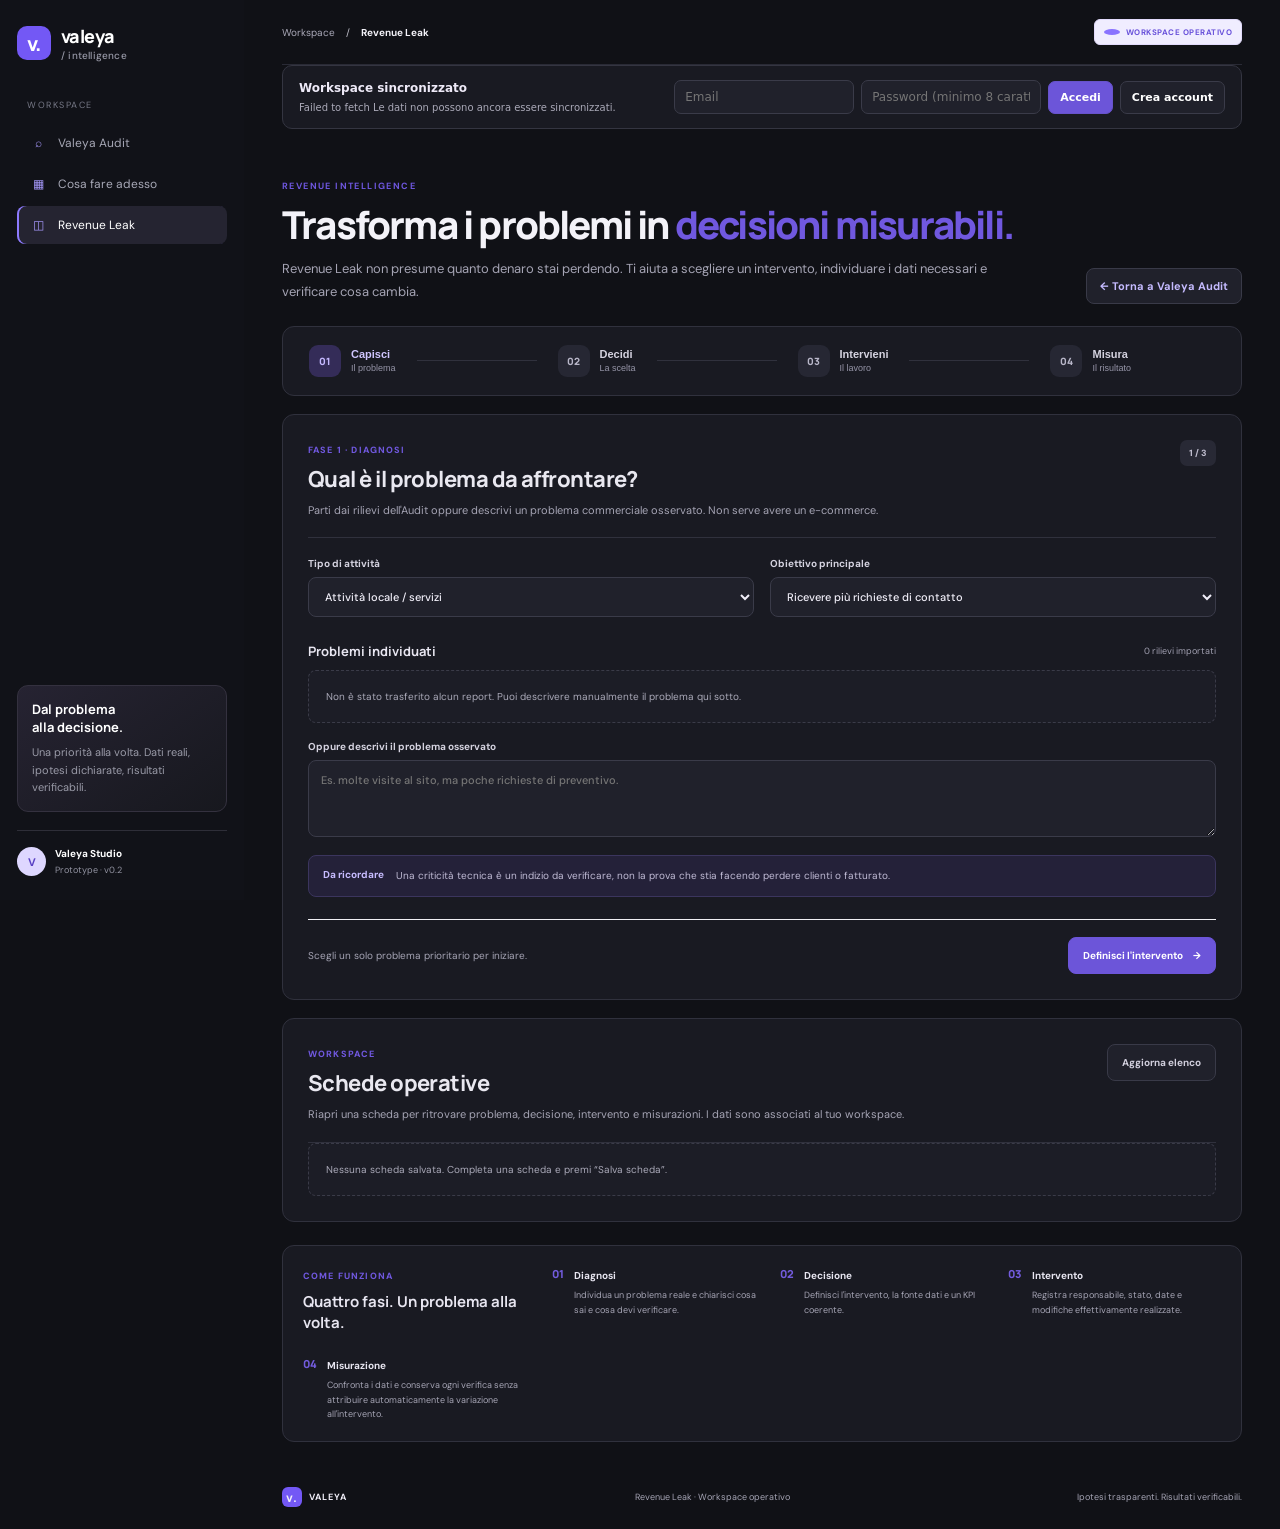
==== commit 2398e73c: "Connect Revenue Leak to the persistent workspace and central dashboard" ====
--- a/revenue-leak.html
+++ b/revenue-leak.html
@@ -13,6 +13,7 @@
 <p class="nav-label">WORKSPACE</p>
 <nav aria-label="Navigazione principale">
 <a class="nav" href="https://audit.valeyastudio.it/#audit"><span class="nav-icon">⌕</span><span>Valeya Audit</span></a>
+<a class="nav" href="dashboard.html"><span class="nav-icon">▦</span><span>Cosa fare adesso</span></a>
 <a class="nav active" href="#workspace"><span class="nav-icon">◫</span><span>Revenue Leak</span></a>
 </nav>
 <div class="sidebar-bottom"><div class="side-card"><h3>Dal problema<br>alla decisione.</h3><p>Una priorità alla volta. Dati reali, ipotesi dichiarate, risultati verificabili.</p></div><div class="account"><div class="avatar">V</div><div><strong>Valeya Studio</strong><small>Prototype · v0.2</small></div></div></div>
@@ -90,12 +91,13 @@
 <label class="rl-field">Note sul risultato<textarea id="rl-notes" rows="3" placeholder="Es. nello stesso periodo è partita una campagna pubblicitaria."></textarea></label>
 <div class="rl-note rl-note-warning"><strong>Attenzione all'interpretazione</strong><span>Una variazione prima/dopo non dimostra da sola che l'intervento l'abbia causata. Considera stagionalità, campagne, volume di traffico e altri fattori.</span></div>
 <div class="rl-actions"><button type="button" class="rl-secondary" data-back="3">← Torna all’intervento</button><div class="rl-action-right"><button type="button" class="rl-secondary" id="rl-export">Esporta scheda</button><button type="button" class="rl-primary" id="rl-save">Salva scheda <span>✓</span></button></div></div>
-<div id="rl-saved" class="rl-saved" hidden role="status">Scheda salvata in questo browser. È disponibile nell’elenco delle schede salvate.</div>
+<div id="rl-saved" class="rl-saved" hidden role="status">Scheda salvata nel workspace e sincronizzata con il database.</div>
 </section>
 </div>
-<section class="rl-panel rl-saved-plans" id="rl-saved-plans-panel"><div class="rl-panel-head"><div><span class="rl-kicker">ARCHIVIO LOCALE</span><h2>Schede salvate</h2><p>Riapri una scheda per ritrovare problema, metrica, valori e intervento. L’archivio è disponibile in questo browser e non è sincronizzato tra dispositivi.</p></div><button type="button" class="rl-secondary" id="rl-refresh-plans">Aggiorna elenco</button></div><div id="rl-saved-plans-list" class="rl-saved-plans-list"><div class="rl-empty">Nessuna scheda salvata.</div></div></section>
+<section class="rl-panel rl-saved-plans" id="rl-saved-plans-panel"><div class="rl-panel-head"><div><span class="rl-kicker">WORKSPACE</span><h2>Schede operative</h2><p>Riapri una scheda per ritrovare problema, decisione, intervento e misurazioni. I dati sono associati al tuo workspace.</p></div><button type="button" class="rl-secondary" id="rl-refresh-plans">Aggiorna elenco</button></div><div id="rl-saved-plans-list" class="rl-saved-plans-list"><div class="rl-empty">Nessuna scheda salvata.</div></div></section>
 <section class="rl-bottom-info"><div><span class="rl-kicker">COME FUNZIONA</span><h2>Quattro fasi. Un problema alla volta.</h2></div><div class="rl-mini-step"><b>01</b><div><strong>Diagnosi</strong><p>Individua un problema reale e chiarisci cosa sai e cosa devi verificare.</p></div></div><div class="rl-mini-step"><b>02</b><div><strong>Decisione</strong><p>Definisci l'intervento, la fonte dati e un KPI coerente.</p></div></div><div class="rl-mini-step"><b>03</b><div><strong>Intervento</strong><p>Registra responsabile, stato, date e modifiche effettivamente realizzate.</p></div></div><div class="rl-mini-step"><b>04</b><div><strong>Misurazione</strong><p>Confronta i dati e conserva ogni verifica senza attribuire automaticamente la variazione all'intervento.</p></div></div></section>
 <footer class="pagefoot"><strong><span class="mark">v.</span> VALEYA</strong><span>Revenue Leak · Workspace operativo</span><span>Ipotesi trasparenti. Risultati verificabili.</span></footer>
 </main>
-<script src="./app.js?v=0.4" defer></script>
+<script src="./intelligence-client.js?v=1" defer></script>
+<script src="./app.js?v=1" defer></script>
 </body></html>
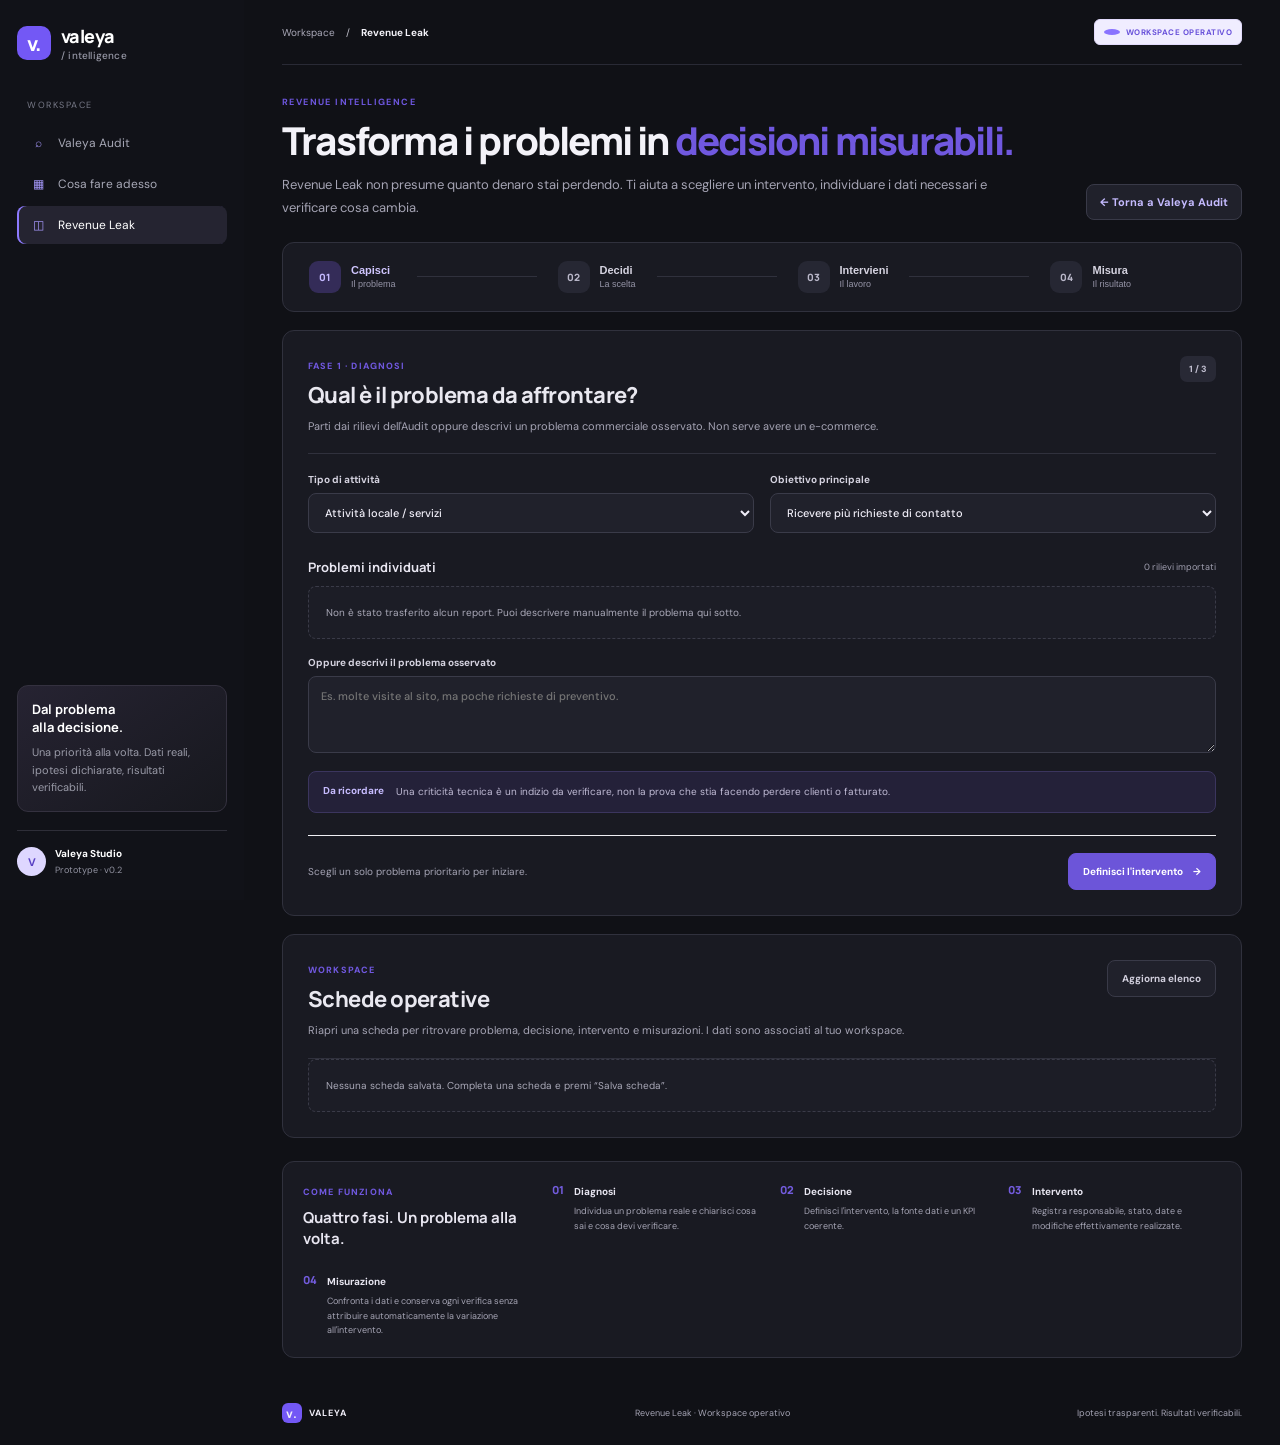
==== commit 677b5a5b: "Add an evidence panel for imported Audit findings" ====
--- a/revenue-leak.html
+++ b/revenue-leak.html
@@ -41,6 +41,7 @@
 </div>
 <div class="rl-subhead"><h3>Problemi individuati</h3><span id="rl-issue-count" class="rl-count">0 rilievi importati</span></div>
 <div id="rl-issue-list" class="rl-issue-list"><div class="rl-empty">Non è stato trasferito alcun report. Puoi descrivere manualmente il problema qui sotto.</div></div>
+<div id="rl-selected-evidence" class="rl-selected-evidence" hidden></div>
 <label class="rl-field rl-manual-field">Oppure descrivi il problema osservato<textarea id="rl-manual-issue" rows="3" placeholder="Es. molte visite al sito, ma poche richieste di preventivo."></textarea></label>
 <div class="rl-note"><strong>Da ricordare</strong><span>Una criticità tecnica è un indizio da verificare, non la prova che stia facendo perdere clienti o fatturato.</span></div>
 <div class="rl-actions"><span class="rl-muted">Scegli un solo problema prioritario per iniziare.</span><button type="button" class="rl-primary" id="rl-to-plan">Definisci l'intervento <span>→</span></button></div>
